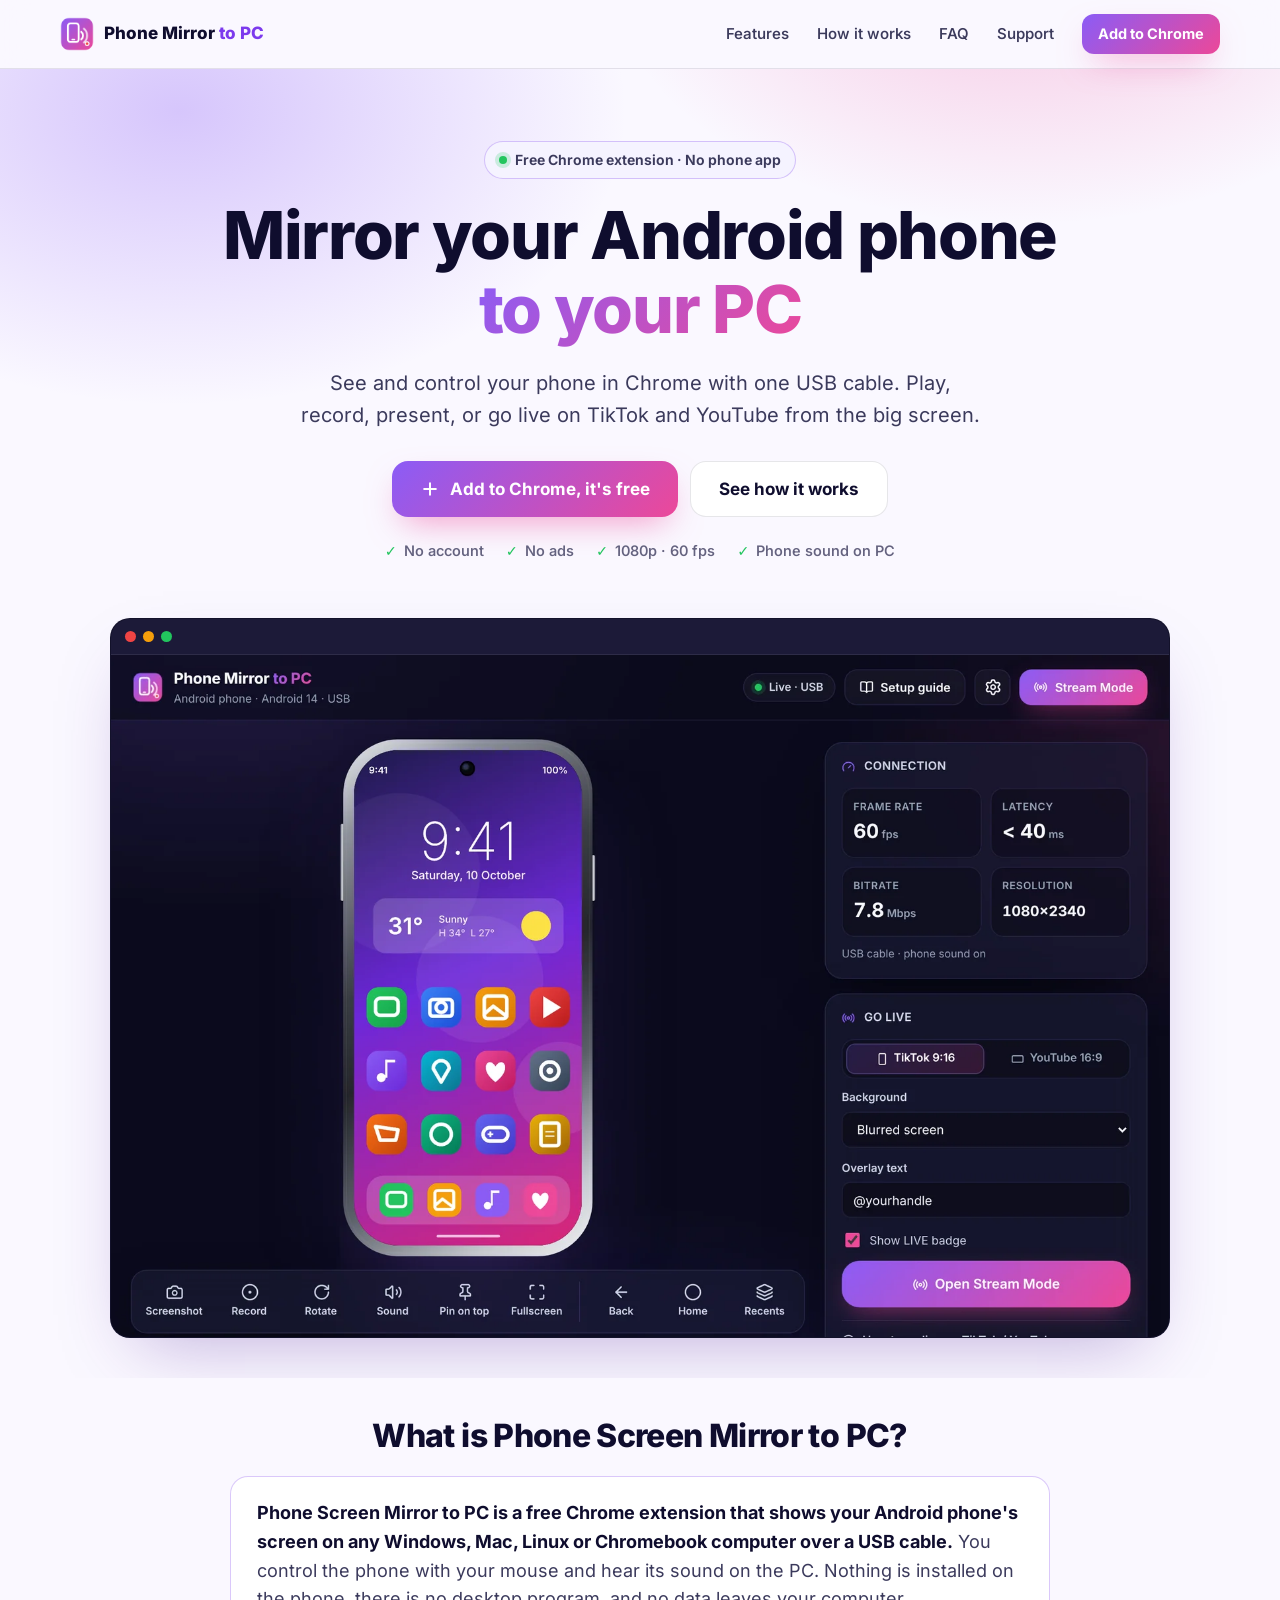
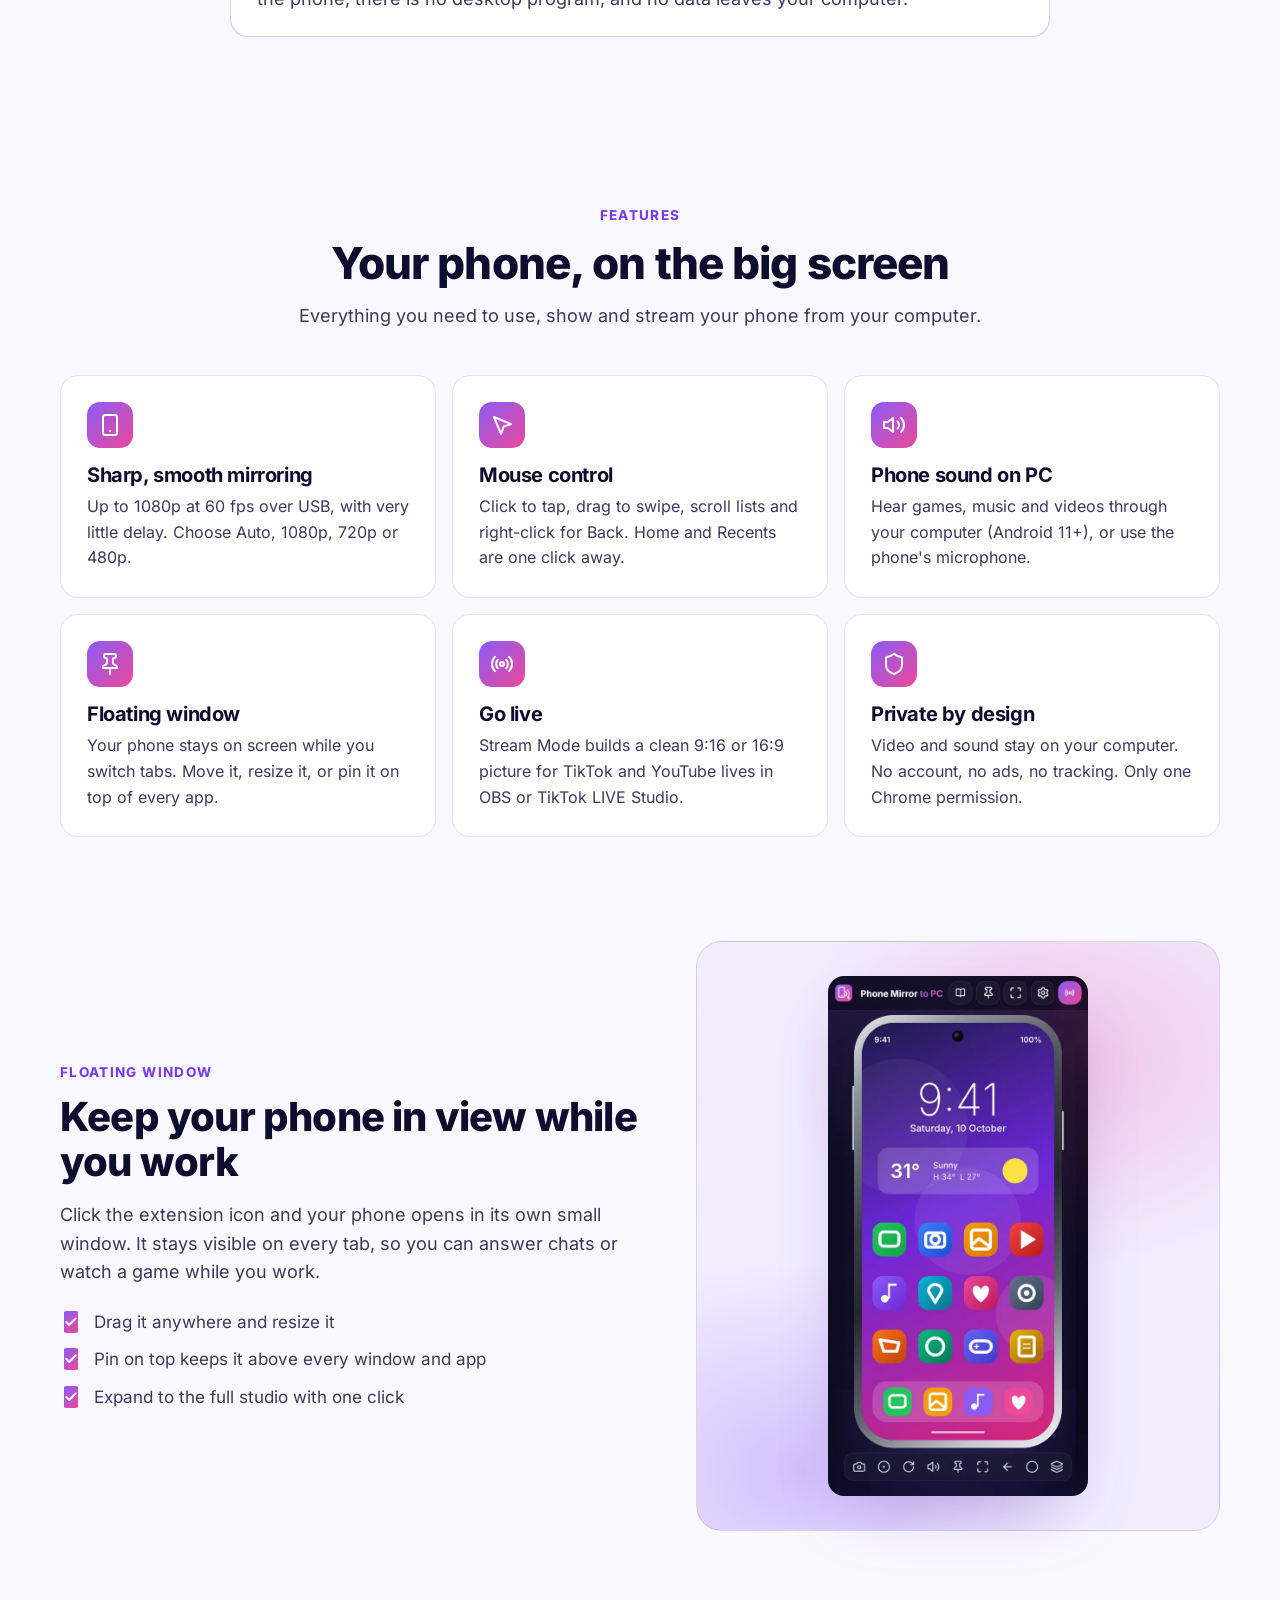
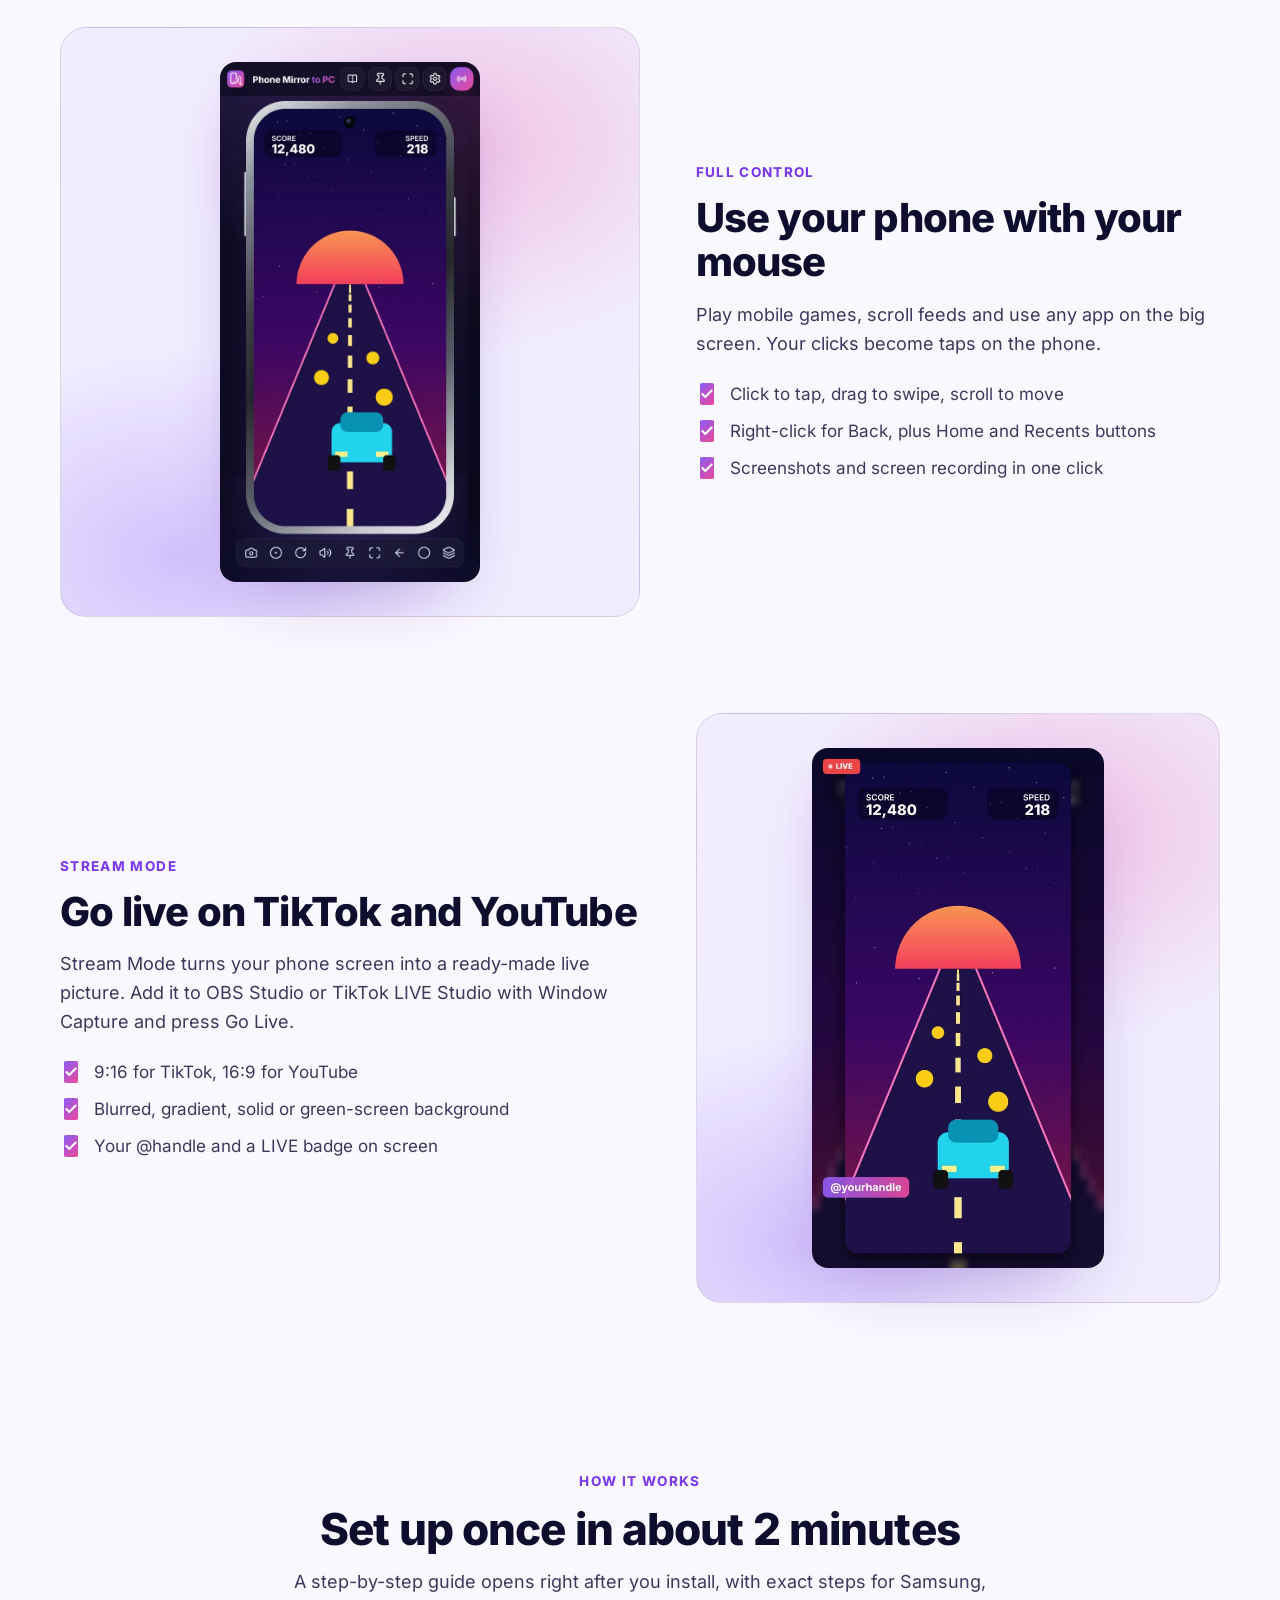
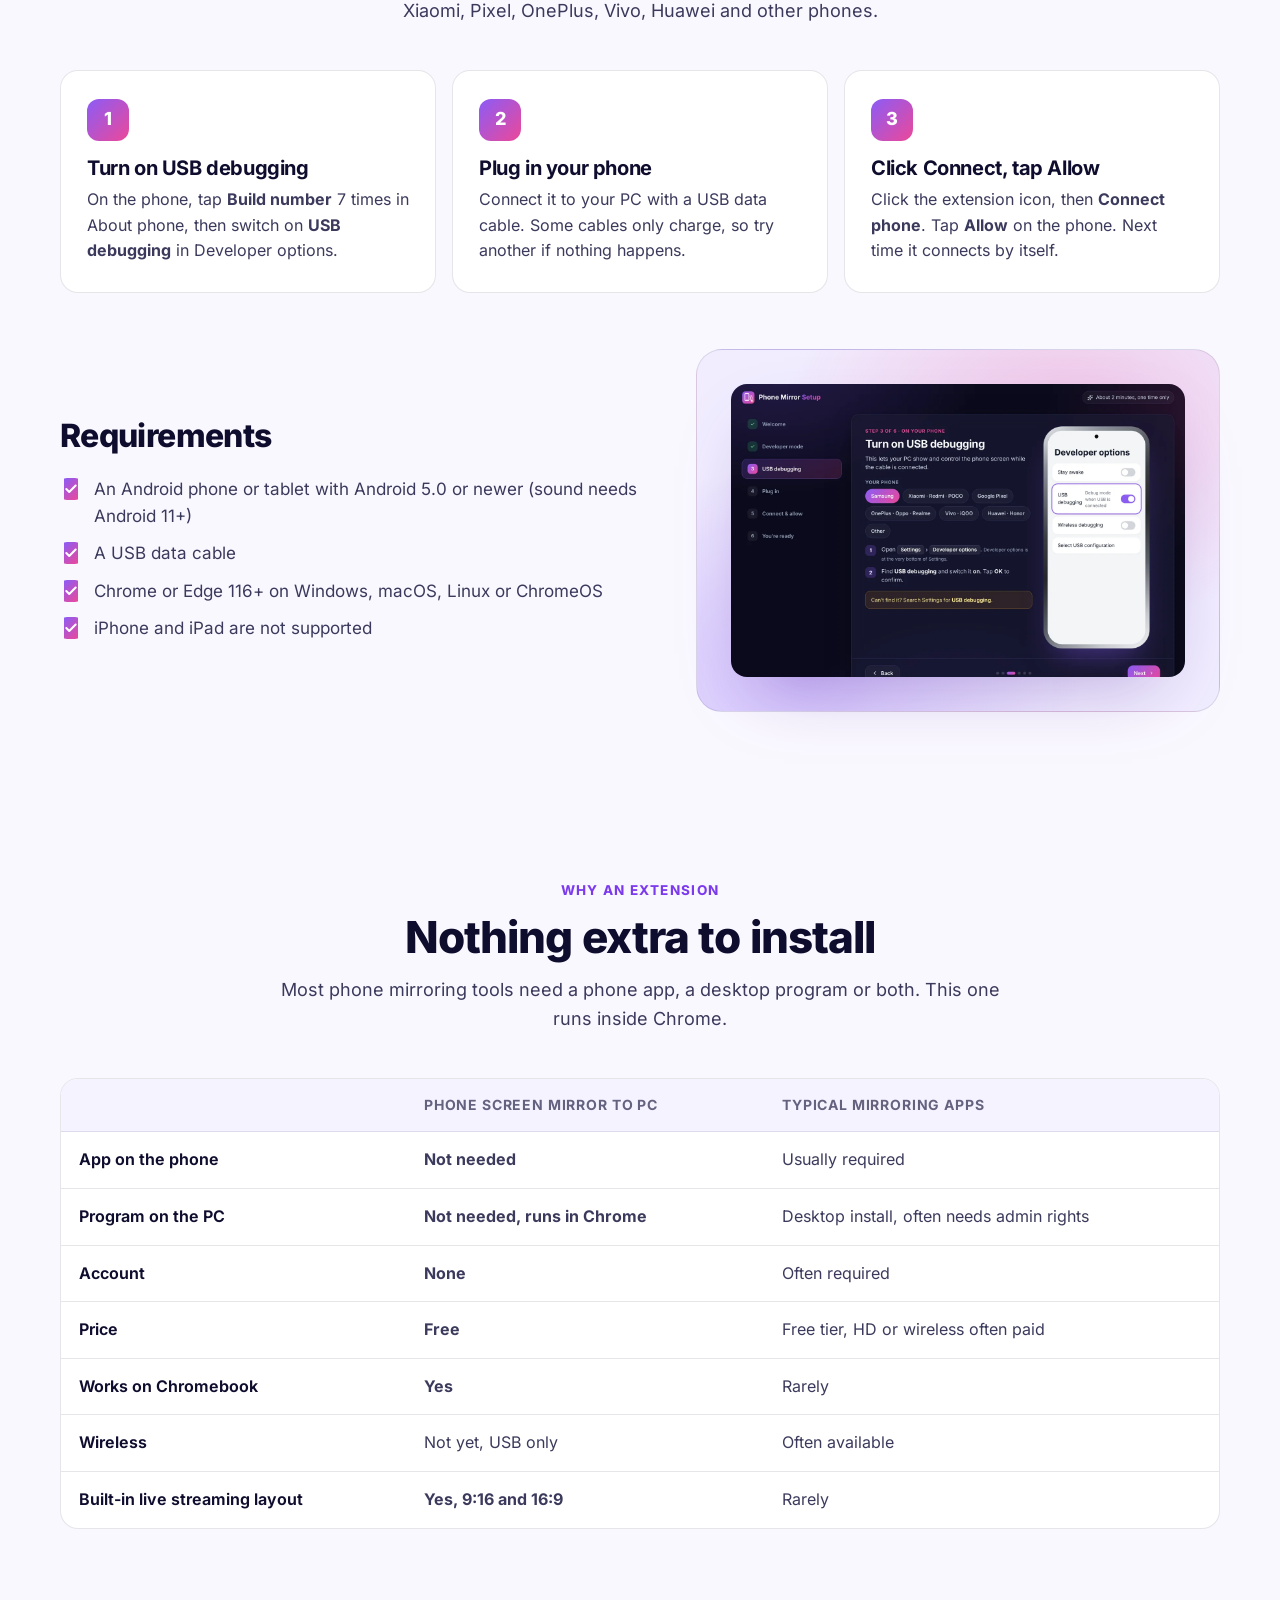
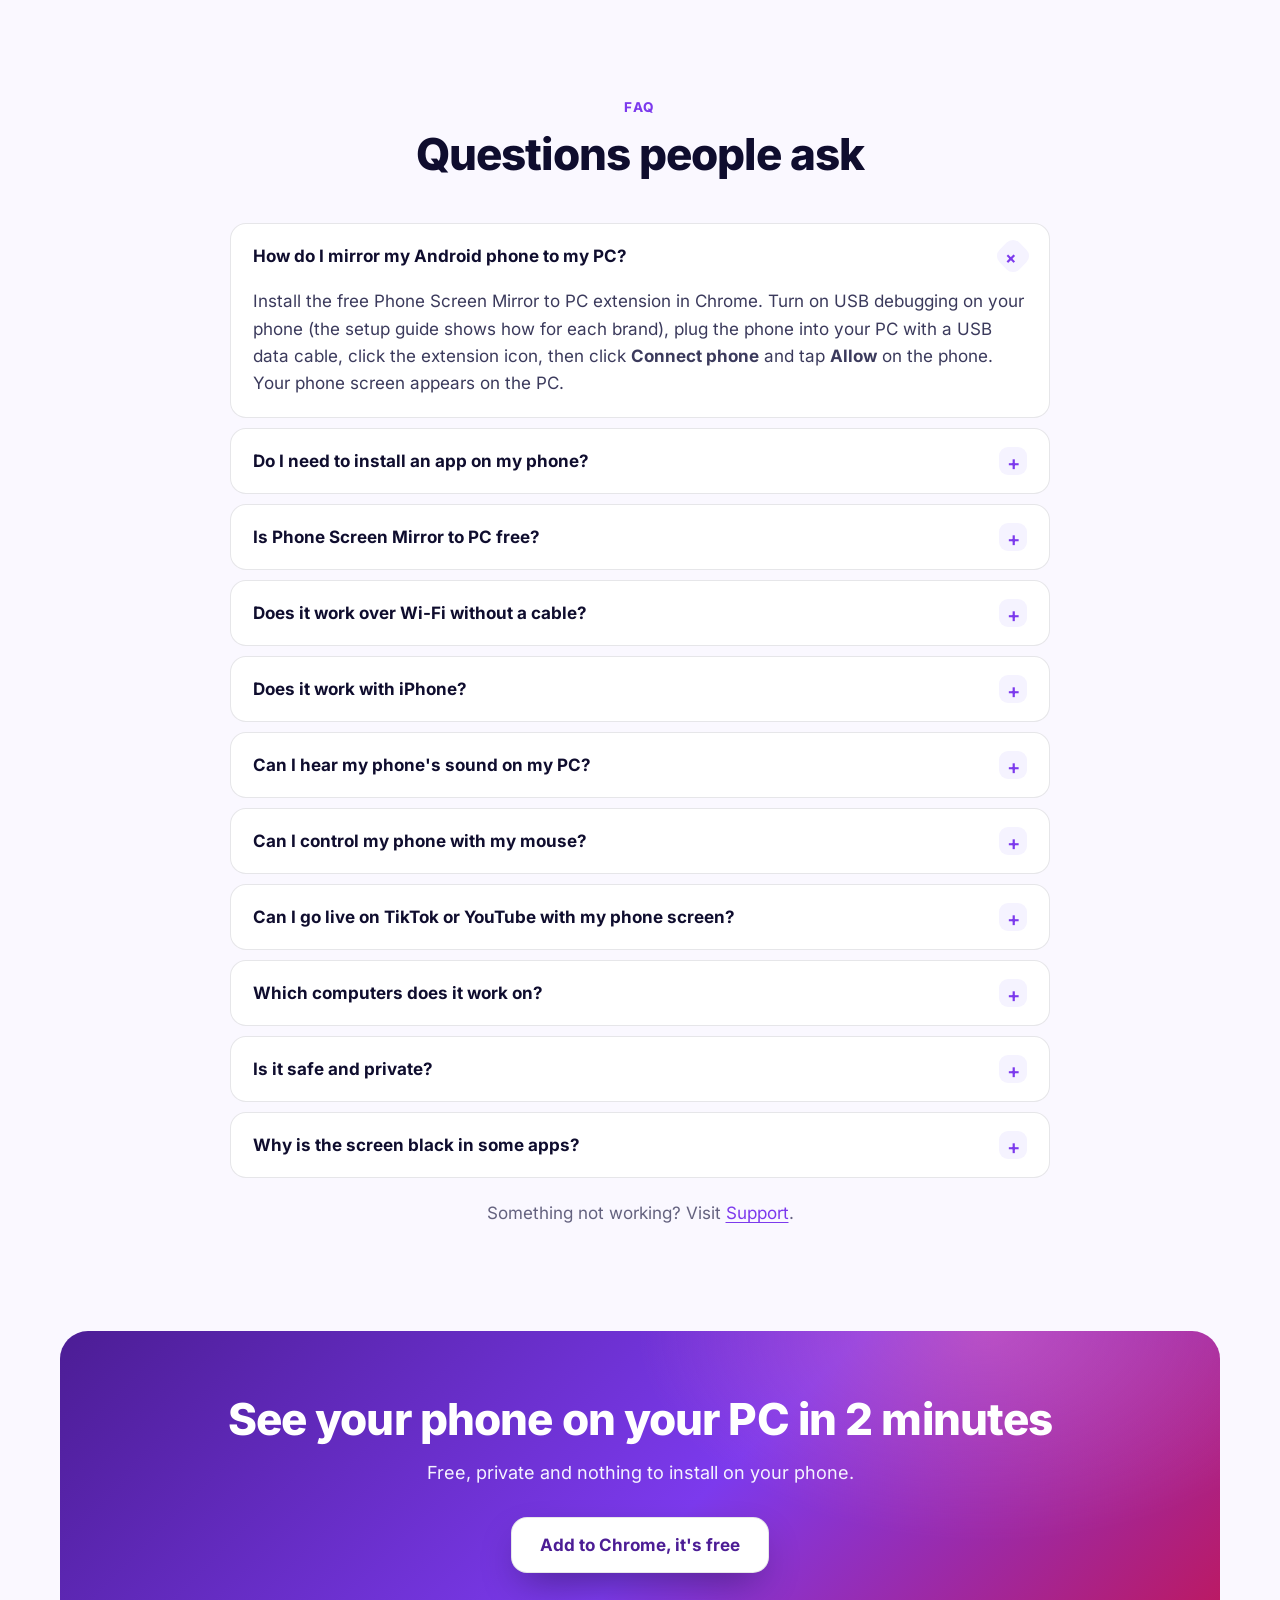
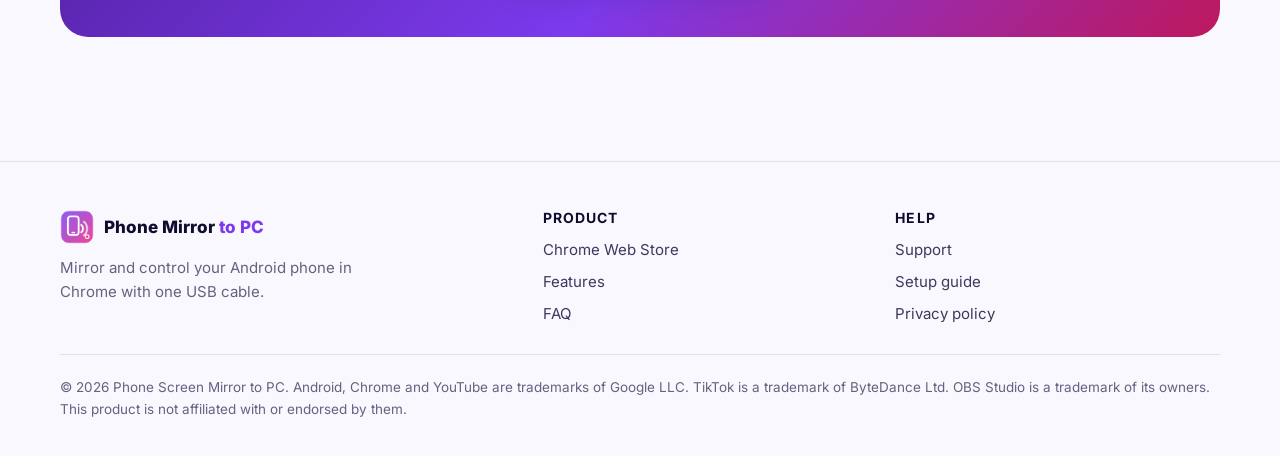
==== index.html @ 57111f6b "Add files via upload" ====
<!doctype html>
<html lang="en">
<head>
<meta charset="utf-8">
<meta name="viewport" content="width=device-width, initial-scale=1">
<title>Phone Screen Mirror to PC: Mirror Android to Chrome with USB (Free)</title>
<meta name="description" content="Free Chrome extension that mirrors your Android phone screen to your PC over a USB cable. Control it with your mouse, hear phone sound, record, and go live on TikTok or YouTube. No phone app.">
<link rel="canonical" href="https://YOUR-USERNAME.github.io/">
<meta name="theme-color" content="#0b0a1f">
<link rel="icon" type="image/png" sizes="32x32" href="assets/icon32.png">
<link rel="icon" type="image/svg+xml" href="assets/logo.svg">
<link rel="apple-touch-icon" href="assets/icon128.png">
<link rel="stylesheet" href="assets/site.css">
<link rel="alternate" type="text/plain" title="LLM summary" href="llms.txt">
<meta property="og:type" content="website">
<meta property="og:title" content="Phone Screen Mirror to PC: Cast Android to Chrome">
<meta property="og:description" content="See and control your Android phone on your PC in Chrome. One USB cable, no phone app, free.">
<meta property="og:url" content="https://YOUR-USERNAME.github.io/">
<meta property="og:image" content="https://YOUR-USERNAME.github.io/assets/og-image.png">
<meta property="og:image:width" content="1200"><meta property="og:image:height" content="630">
<meta name="twitter:card" content="summary_large_image">
<script type="application/ld+json">
{
  "@context": "https://schema.org",
  "@graph": [
    {
      "@type": "SoftwareApplication",
      "@id": "https://YOUR-USERNAME.github.io/#app",
      "name": "Phone Screen Mirror to PC: Cast Android to Chrome",
      "alternateName": ["Phone Screen Mirror to PC", "Phone Mirror"],
      "description": "A free Chrome extension that shows an Android phone's screen on a PC over a USB cable and lets you control it with the mouse. No app on the phone and no desktop program are needed.",
      "applicationCategory": "UtilitiesApplication",
      "applicationSubCategory": "Screen mirroring, Browser extension",
      "operatingSystem": "Windows, macOS, Linux, ChromeOS",
      "browserRequirements": "Requires Google Chrome or Microsoft Edge 116 or newer",
      "softwareVersion": "1.1.0",
      "softwareRequirements": "Android phone with Android 5.0 or newer, USB debugging turned on, USB data cable",
      "installUrl": "https://chromewebstore.google.com/detail/ocddcpfmfpgallddfdcejebnanejibnb",
      "downloadUrl": "https://chromewebstore.google.com/detail/ocddcpfmfpgallddfdcejebnanejibnb",
      "url": "https://YOUR-USERNAME.github.io/",
      "image": "https://YOUR-USERNAME.github.io/assets/icon128.png",
      "screenshot": "https://YOUR-USERNAME.github.io/assets/studio.webp",
      "isAccessibleForFree": true,
      "offers": { "@type": "Offer", "price": "0", "priceCurrency": "USD" },
      "featureList": [
        "Mirror an Android phone screen to a PC in Chrome over USB",
        "No app on the phone and no desktop software",
        "Up to 1080p at 60 fps",
        "Control the phone with the mouse: click to tap, drag to swipe, right-click for Back",
        "Phone sound on the PC (Android 11 or newer) or the phone microphone",
        "Floating phone window that stays visible across tabs, with Pin on top",
        "Screenshots and screen recording",
        "Stream Mode for TikTok (9:16) and YouTube (16:9) lives with OBS Studio or TikTok LIVE Studio",
        "No account, no ads, no tracking, no data collected"
      ]
    },
    {
      "@type": "WebSite",
      "@id": "https://YOUR-USERNAME.github.io/#site",
      "name": "Phone Screen Mirror to PC",
      "url": "https://YOUR-USERNAME.github.io/"
    },
    {
      "@type": "FAQPage",
      "mainEntity": [
        { "@type": "Question", "name": "How do I mirror my Android phone to my PC?", "acceptedAnswer": { "@type": "Answer", "text": "Install the free Phone Screen Mirror to PC extension in Chrome. Turn on USB debugging on your phone (the setup guide shows how for each brand), plug the phone into your PC with a USB data cable, click the extension icon, then click Connect phone and tap Allow on the phone. Your phone screen appears on the PC." } },
        { "@type": "Question", "name": "Do I need to install an app on my phone?", "acceptedAnswer": { "@type": "Answer", "text": "No. Nothing is installed on the phone and no program is installed on the PC. You only need the Chrome extension and a USB cable." } },
        { "@type": "Question", "name": "Is Phone Screen Mirror to PC free?", "acceptedAnswer": { "@type": "Answer", "text": "Yes. It is free, with no account, no ads and no watermark." } },
        { "@type": "Question", "name": "Does it work over Wi-Fi without a cable?", "acceptedAnswer": { "@type": "Answer", "text": "Not at the moment. It connects with a USB cable only, which gives a stable picture with low delay." } },
        { "@type": "Question", "name": "Does it work with iPhone?", "acceptedAnswer": { "@type": "Answer", "text": "No. It works with Android phones and tablets running Android 5.0 or newer. iPhone and iPad are not supported." } },
        { "@type": "Question", "name": "Can I hear my phone's sound on my PC?", "acceptedAnswer": { "@type": "Answer", "text": "Yes, on Android 11 or newer. You can also switch to the phone's microphone, and add your PC microphone to recordings and Stream Mode." } },
        { "@type": "Question", "name": "Can I control my phone with my mouse?", "acceptedAnswer": { "@type": "Answer", "text": "Yes. Click to tap, drag to swipe, scroll to move through lists, and right-click for Back. Back, Home and Recent apps buttons are also on the toolbar. To type, use the phone's on-screen keyboard with the mouse." } },
        { "@type": "Question", "name": "Can I go live on TikTok or YouTube with my phone screen?", "acceptedAnswer": { "@type": "Answer", "text": "Yes. Stream Mode makes a clean 9:16 picture for TikTok or 16:9 for YouTube, with a blurred, gradient or green-screen background, your @handle and a LIVE badge. Add it to OBS Studio or TikTok LIVE Studio with Window Capture." } },
        { "@type": "Question", "name": "Which computers does it work on?", "acceptedAnswer": { "@type": "Answer", "text": "Any Windows, macOS, Linux or ChromeOS computer with Google Chrome or Microsoft Edge 116 or newer. Some Windows PCs need the phone maker's USB driver." } },
        { "@type": "Question", "name": "Is it safe and private?", "acceptedAnswer": { "@type": "Answer", "text": "Yes. The phone's screen and sound go straight over the cable to your own computer. Nothing is uploaded and no data is collected. The extension asks for only one Chrome permission, storage, to remember your settings." } },
        { "@type": "Question", "name": "Why is the screen black in some apps?", "acceptedAnswer": { "@type": "Answer", "text": "Some apps, such as banking and video streaming apps, block screen capture on purpose. Those apps show black while everything else mirrors normally." } }
      ]
    }
  ]
}
</script>
</head>
<body>
<a class="skip" href="#main">Skip to content</a>
<header class="top">
  <div class="wrap">
    <a class="logo" href="./" aria-label="Phone Screen Mirror to PC, home"><img src="assets/icon48.png" alt="" width="34" height="34"><b>Phone Mirror <span>to PC</span></b></a>
    <nav class="nav" aria-label="Main">
      <a href="#features">Features</a><a href="#how">How it works</a><a href="#faq">FAQ</a><a href="support.html">Support</a>
    </nav>
    <a class="btn btn-primary" href="https://chromewebstore.google.com/detail/ocddcpfmfpgallddfdcejebnanejibnb" rel="noopener">Add to Chrome</a>
  </div>
</header>

<main id="main">
  <!-- Hero -->
  <div class="hero">
    <div class="wrap">
      <span class="pill"><b></b>Free Chrome extension · No phone app</span>
      <h1>Mirror your Android phone <span class="g">to your PC</span></h1>
      <p class="lead">See and control your phone in Chrome with one USB cable. Play, record, present, or go live on TikTok and YouTube from the big screen.</p>
      <div class="cta">
        <a class="btn btn-primary btn-lg" href="https://chromewebstore.google.com/detail/ocddcpfmfpgallddfdcejebnanejibnb" rel="noopener">
          <svg viewBox="0 0 24 24" fill="none" stroke="currentColor" stroke-width="2.4" stroke-linecap="round" stroke-linejoin="round" aria-hidden="true"><path d="M12 5v14M5 12h14"/></svg>
          Add to Chrome, it's free
        </a>
        <a class="btn btn-lg" href="#how">See how it works</a>
      </div>
      <div class="facts"><span>No account</span><span>No ads</span><span>1080p · 60 fps</span><span>Phone sound on PC</span></div>
      <div class="shot">
        <div class="bar"><i></i><i></i><i></i></div>
        <img src="assets/studio.webp" width="1600" height="1031" alt="Phone Screen Mirror to PC showing a live Android home screen in a phone frame, with connection stats and Go Live settings beside it" fetchpriority="high">
      </div>
    </div>
  </div>

  <!-- Quotable definition (for people and AI answers) -->
  <section style="padding-top:40px" aria-labelledby="what">
    <div class="wrap">
      <h2 id="what" class="sec-h" style="font-size:clamp(24px,3vw,32px);margin-bottom:22px">What is Phone Screen Mirror to PC?</h2>
      <p class="answer"><strong>Phone Screen Mirror to PC is a free Chrome extension that shows your Android phone's screen on any Windows, Mac, Linux or Chromebook computer over a USB cable.</strong> You control the phone with your mouse and hear its sound on the PC. Nothing is installed on the phone, there is no desktop program, and no data leaves your computer.</p>
    </div>
  </section>

  <!-- Features -->
  <section id="features" aria-labelledby="feat-h">
    <div class="wrap">
      <div class="sec-h"><span class="kick">Features</span><h2 id="feat-h">Your phone, on the big screen</h2><p>Everything you need to use, show and stream your phone from your computer.</p></div>
      <div class="grid3">
        <div class="card"><div class="ico"><svg viewBox="0 0 24 24" fill="none" stroke="currentColor" stroke-width="2" stroke-linecap="round" stroke-linejoin="round" aria-hidden="true"><rect x="5" y="2" width="14" height="20" rx="2"/><path d="M12 18h.01"/></svg></div><h3>Sharp, smooth mirroring</h3><p>Up to 1080p at 60 fps over USB, with very little delay. Choose Auto, 1080p, 720p or 480p.</p></div>
        <div class="card"><div class="ico"><svg viewBox="0 0 24 24" fill="none" stroke="currentColor" stroke-width="2" stroke-linecap="round" stroke-linejoin="round" aria-hidden="true"><path d="m4 4 7.07 17 2.51-7.39L21 11.07z"/></svg></div><h3>Mouse control</h3><p>Click to tap, drag to swipe, scroll lists and right-click for Back. Home and Recents are one click away.</p></div>
        <div class="card"><div class="ico"><svg viewBox="0 0 24 24" fill="none" stroke="currentColor" stroke-width="2" stroke-linecap="round" stroke-linejoin="round" aria-hidden="true"><path d="M11 5 6 9H2v6h4l5 4V5Z"/><path d="M15.54 8.46a5 5 0 0 1 0 7.07M19.07 4.93a10 10 0 0 1 0 14.14"/></svg></div><h3>Phone sound on PC</h3><p>Hear games, music and videos through your computer (Android 11+), or use the phone's microphone.</p></div>
        <div class="card"><div class="ico"><svg viewBox="0 0 24 24" fill="none" stroke="currentColor" stroke-width="2" stroke-linecap="round" stroke-linejoin="round" aria-hidden="true"><path d="M12 17v5M9 10.76a2 2 0 0 1-1.11 1.79l-1.78.9A2 2 0 0 0 5 15.24V16h14v-.76a2 2 0 0 0-1.11-1.79l-1.78-.9A2 2 0 0 1 15 10.76V7a1 1 0 0 1 1-1 2 2 0 0 0 0-4H8a2 2 0 0 0 0 4 1 1 0 0 1 1 1z"/></svg></div><h3>Floating window</h3><p>Your phone stays on screen while you switch tabs. Move it, resize it, or pin it on top of every app.</p></div>
        <div class="card"><div class="ico"><svg viewBox="0 0 24 24" fill="none" stroke="currentColor" stroke-width="2" stroke-linecap="round" stroke-linejoin="round" aria-hidden="true"><path d="M4.9 19.1C1 15.2 1 8.8 4.9 4.9M7.8 16.2c-2.3-2.3-2.3-6.1 0-8.5M16.2 7.8c2.3 2.3 2.3 6.1 0 8.5M19.1 4.9C23 8.8 23 15.1 19.1 19"/><circle cx="12" cy="12" r="2"/></svg></div><h3>Go live</h3><p>Stream Mode builds a clean 9:16 or 16:9 picture for TikTok and YouTube lives in OBS or TikTok LIVE Studio.</p></div>
        <div class="card"><div class="ico"><svg viewBox="0 0 24 24" fill="none" stroke="currentColor" stroke-width="2" stroke-linecap="round" stroke-linejoin="round" aria-hidden="true"><path d="M20 13c0 5-3.5 7.5-7.66 8.95a1 1 0 0 1-.67-.01C7.5 20.5 4 18 4 13V6a1 1 0 0 1 1-1c2 0 4.5-1.2 6.24-2.72a1.17 1.17 0 0 1 1.52 0C14.51 3.81 17 5 19 5a1 1 0 0 1 1 1z"/></svg></div><h3>Private by design</h3><p>Video and sound stay on your computer. No account, no ads, no tracking. Only one Chrome permission.</p></div>
      </div>
    </div>
  </section>

  <!-- Feature stories -->
  <section aria-label="Feature details" style="padding-top:20px">
    <div class="wrap">
      <div class="split">
        <div>
          <span class="kick">Floating window</span>
          <h2>Keep your phone in view while you work</h2>
          <p class="body">Click the extension icon and your phone opens in its own small window. It stays visible on every tab, so you can answer chats or watch a game while you work.</p>
          <ul class="ticks"><li>Drag it anywhere and resize it</li><li>Pin on top keeps it above every window and app</li><li>Expand to the full studio with one click</li></ul>
        </div>
        <div class="media"><img class="tall" src="assets/phone-window.webp" width="600" height="1200" alt="The floating phone window showing an Android home screen with tool buttons below" loading="lazy"></div>
      </div>

      <div class="split rev">
        <div>
          <span class="kick">Full control</span>
          <h2>Use your phone with your mouse</h2>
          <p class="body">Play mobile games, scroll feeds and use any app on the big screen. Your clicks become taps on the phone.</p>
          <ul class="ticks"><li>Click to tap, drag to swipe, scroll to move</li><li>Right-click for Back, plus Home and Recents buttons</li><li>Screenshots and screen recording in one click</li></ul>
        </div>
        <div class="media"><img class="tall" src="assets/control.webp" width="600" height="1200" alt="A racing game running on the mirrored phone, controlled from the PC" loading="lazy"></div>
      </div>

      <div class="split">
        <div>
          <span class="kick">Stream Mode</span>
          <h2>Go live on TikTok and YouTube</h2>
          <p class="body">Stream Mode turns your phone screen into a ready-made live picture. Add it to OBS Studio or TikTok LIVE Studio with Window Capture and press Go Live.</p>
          <ul class="ticks"><li>9:16 for TikTok, 16:9 for YouTube</li><li>Blurred, gradient, solid or green-screen background</li><li>Your @handle and a LIVE badge on screen</li></ul>
        </div>
        <div class="media"><img class="tall" src="assets/stream-mode.webp" width="540" height="960" alt="Stream Mode output in 9:16 with a LIVE badge and an @yourhandle overlay" loading="lazy"></div>
      </div>
    </div>
  </section>

  <!-- How it works -->
  <section id="how" aria-labelledby="how-h">
    <div class="wrap">
      <div class="sec-h"><span class="kick">How it works</span><h2 id="how-h">Set up once in about 2 minutes</h2><p>A step-by-step guide opens right after you install, with exact steps for Samsung, Xiaomi, Pixel, OnePlus, Vivo, Huawei and other phones.</p></div>
      <ol class="steps" style="list-style:none;padding:0;margin:0">
        <li class="step"><h3>Turn on USB debugging</h3><p>On the phone, tap <b>Build number</b> 7 times in About phone, then switch on <b>USB debugging</b> in Developer options.</p></li>
        <li class="step"><h3>Plug in your phone</h3><p>Connect it to your PC with a USB data cable. Some cables only charge, so try another if nothing happens.</p></li>
        <li class="step"><h3>Click Connect, tap Allow</h3><p>Click the extension icon, then <b>Connect phone</b>. Tap <b>Allow</b> on the phone. Next time it connects by itself.</p></li>
      </ol>
      <div class="split" style="margin-top:56px">
        <div>
          <h2 style="font-size:clamp(24px,3vw,32px)">Requirements</h2>
          <ul class="ticks">
            <li>An Android phone or tablet with Android 5.0 or newer (sound needs Android 11+)</li>
            <li>A USB data cable</li>
            <li>Chrome or Edge 116+ on Windows, macOS, Linux or ChromeOS</li>
            <li>iPhone and iPad are not supported</li>
          </ul>
        </div>
        <div class="media"><img src="assets/setup-guide.webp" width="1400" height="902" alt="The built-in setup guide showing how to turn on USB debugging, with a phone brand picker" loading="lazy"></div>
      </div>
    </div>
  </section>

  <!-- Compare -->
  <section aria-labelledby="cmp-h">
    <div class="wrap">
      <div class="sec-h"><span class="kick">Why an extension</span><h2 id="cmp-h">Nothing extra to install</h2><p>Most phone mirroring tools need a phone app, a desktop program or both. This one runs inside Chrome.</p></div>
      <div class="tbl-wrap">
        <table class="tbl">
          <thead><tr><th scope="col"></th><th scope="col">Phone Screen Mirror to PC</th><th scope="col">Typical mirroring apps</th></tr></thead>
          <tbody>
            <tr><td>App on the phone</td><td class="yes">Not needed</td><td>Usually required</td></tr>
            <tr><td>Program on the PC</td><td class="yes">Not needed, runs in Chrome</td><td>Desktop install, often needs admin rights</td></tr>
            <tr><td>Account</td><td class="yes">None</td><td>Often required</td></tr>
            <tr><td>Price</td><td class="yes">Free</td><td>Free tier, HD or wireless often paid</td></tr>
            <tr><td>Works on Chromebook</td><td class="yes">Yes</td><td>Rarely</td></tr>
            <tr><td>Wireless</td><td>Not yet, USB only</td><td>Often available</td></tr>
            <tr><td>Built-in live streaming layout</td><td class="yes">Yes, 9:16 and 16:9</td><td>Rarely</td></tr>
          </tbody>
        </table>
      </div>
    </div>
  </section>

  <!-- FAQ -->
  <section id="faq" aria-labelledby="faq-h">
    <div class="wrap">
      <div class="sec-h"><span class="kick">FAQ</span><h2 id="faq-h">Questions people ask</h2></div>
      <div class="faq">
        <details open><summary>How do I mirror my Android phone to my PC?</summary><div><p>Install the free Phone Screen Mirror to PC extension in Chrome. Turn on USB debugging on your phone (the setup guide shows how for each brand), plug the phone into your PC with a USB data cable, click the extension icon, then click <b>Connect phone</b> and tap <b>Allow</b> on the phone. Your phone screen appears on the PC.</p></div></details>
        <details><summary>Do I need to install an app on my phone?</summary><div><p>No. Nothing is installed on the phone and no program is installed on the PC. You only need the Chrome extension and a USB cable.</p></div></details>
        <details><summary>Is Phone Screen Mirror to PC free?</summary><div><p>Yes. It is free, with no account, no ads and no watermark.</p></div></details>
        <details><summary>Does it work over Wi-Fi without a cable?</summary><div><p>Not at the moment. It connects with a USB cable only, which gives a stable picture with low delay.</p></div></details>
        <details><summary>Does it work with iPhone?</summary><div><p>No. It works with Android phones and tablets running Android 5.0 or newer. iPhone and iPad are not supported.</p></div></details>
        <details><summary>Can I hear my phone's sound on my PC?</summary><div><p>Yes, on Android 11 or newer. You can also switch to the phone's microphone, and add your PC microphone to recordings and Stream Mode.</p></div></details>
        <details><summary>Can I control my phone with my mouse?</summary><div><p>Yes. Click to tap, drag to swipe, scroll to move through lists, and right-click for Back. Back, Home and Recent apps buttons are also on the toolbar. To type, use the phone's on-screen keyboard with the mouse.</p></div></details>
        <details><summary>Can I go live on TikTok or YouTube with my phone screen?</summary><div><p>Yes. Stream Mode makes a clean 9:16 picture for TikTok or 16:9 for YouTube, with a blurred, gradient or green-screen background, your @handle and a LIVE badge. Add it to OBS Studio or TikTok LIVE Studio with Window Capture.</p></div></details>
        <details><summary>Which computers does it work on?</summary><div><p>Any Windows, macOS, Linux or ChromeOS computer with Google Chrome or Microsoft Edge 116 or newer. Some Windows PCs need the phone maker's USB driver.</p></div></details>
        <details><summary>Is it safe and private?</summary><div><p>Yes. The phone's screen and sound go straight over the cable to your own computer. Nothing is uploaded and no data is collected. The extension asks for only one Chrome permission, storage, to remember your settings. Read the <a href="privacy.html">privacy policy</a>.</p></div></details>
        <details><summary>Why is the screen black in some apps?</summary><div><p>Some apps, such as banking and video streaming apps, block screen capture on purpose. Those apps show black while everything else mirrors normally.</p></div></details>
      </div>
      <p class="muted" style="text-align:center;margin-top:22px">Something not working? Visit <a href="support.html">Support</a>.</p>
    </div>
  </section>

  <!-- Final CTA -->
  <section style="padding-top:20px">
    <div class="wrap">
      <div class="final">
        <h2>See your phone on your PC in 2 minutes</h2>
        <p>Free, private and nothing to install on your phone.</p>
        <div class="cta"><a class="btn btn-lg" href="https://chromewebstore.google.com/detail/ocddcpfmfpgallddfdcejebnanejibnb" rel="noopener">Add to Chrome, it's free</a></div>
      </div>
    </div>
  </section>
</main>

<footer>
  <div class="wrap">
    <div>
      <a class="logo" href="./"><img src="assets/icon48.png" alt="" width="34" height="34"><b>Phone Mirror <span>to PC</span></b></a>
      <p style="margin-top:12px;max-width:340px">Mirror and control your Android phone in Chrome with one USB cable.</p>
    </div>
    <div><h3>Product</h3><ul><li><a href="https://chromewebstore.google.com/detail/ocddcpfmfpgallddfdcejebnanejibnb" rel="noopener">Chrome Web Store</a></li><li><a href="#features">Features</a></li><li><a href="#faq">FAQ</a></li></ul></div>
    <div><h3>Help</h3><ul><li><a href="support.html">Support</a></li><li><a href="support.html#setup">Setup guide</a></li><li><a href="privacy.html">Privacy policy</a></li></ul></div>
    <p class="legal">© 2026 Phone Screen Mirror to PC. Android, Chrome and YouTube are trademarks of Google LLC. TikTok is a trademark of ByteDance Ltd. OBS Studio is a trademark of its owners. This product is not affiliated with or endorsed by them.</p>
  </div>
</footer>
</body>
</html>
---- assets/site.css ----
@font-face { font-family: Inter; src: url(inter.woff2) format('woff2'); font-weight: 100 900; font-display: swap; }

:root {
  --bg: #0b0a1f; --bg-2: #12112a; --card: #17163a; --card-2: #1e1c47;
  --fg: #f8fafc; --fg-2: #cbd5e1; --muted: #94a3b8;
  --border: rgba(255,255,255,.10); --border-2: rgba(196,181,253,.30);
  --violet: #8b5cf6; --pink: #ec4899; --accent: #c084fc;
  --grad: linear-gradient(135deg, #8b5cf6, #ec4899);
  --ok: #22c55e; --warn: #f59e0b;
  --shadow: 0 30px 80px -24px rgba(0,0,0,.65);
  --r: 18px; --max: 1160px;
  color-scheme: dark;
}
@media (prefers-color-scheme: light) {
  :root:not([data-theme="dark"]) {
    --bg: #faf8ff; --bg-2: #f1edff; --card: #ffffff; --card-2: #f5f3ff;
    --fg: #0f0d2e; --fg-2: #3b3a5c; --muted: #64627f;
    --border: rgba(15,13,46,.10); --border-2: rgba(124,58,237,.28);
    --accent: #7c3aed; --shadow: 0 30px 70px -28px rgba(76,29,149,.35);
    color-scheme: light;
  }
}
:root[data-theme="light"] {
  --bg: #faf8ff; --bg-2: #f1edff; --card: #ffffff; --card-2: #f5f3ff;
  --fg: #0f0d2e; --fg-2: #3b3a5c; --muted: #64627f;
  --border: rgba(15,13,46,.10); --border-2: rgba(124,58,237,.28);
  --accent: #7c3aed; --shadow: 0 30px 70px -28px rgba(76,29,149,.35);
  color-scheme: light;
}

* { box-sizing: border-box; }
html { scroll-behavior: smooth; -webkit-text-size-adjust: 100%; }
body { margin: 0; background: var(--bg); color: var(--fg); font: 17px/1.6 Inter, system-ui, -apple-system, "Segoe UI", Roboto, sans-serif; -webkit-font-smoothing: antialiased; overflow-x: hidden; }
img { max-width: 100%; height: auto; display: block; }
a { color: var(--accent); text-underline-offset: 3px; }
h1, h2, h3 { line-height: 1.12; letter-spacing: -.02em; margin: 0; }
h1 { font-size: clamp(38px, 6vw, 66px); font-weight: 800; }
h2 { font-size: clamp(30px, 4vw, 44px); font-weight: 800; }
h3 { font-size: 20px; font-weight: 700; }
p { margin: 0; }
.wrap { width: min(var(--max), 100% - 32px); margin-inline: auto; }
.g { background: var(--grad); -webkit-background-clip: text; background-clip: text; color: transparent; }
.muted { color: var(--muted); }
.skip { position: absolute; left: -999px; } .skip:focus { left: 16px; top: 16px; z-index: 99; background: var(--card); padding: 8px 12px; border-radius: 8px; }
:focus-visible { outline: 3px solid var(--accent); outline-offset: 3px; border-radius: 6px; }

/* header */
.top { position: sticky; top: 0; z-index: 20; backdrop-filter: blur(14px); background: color-mix(in srgb, var(--bg) 78%, transparent); border-bottom: 1px solid var(--border); }
.top .wrap { display: flex; align-items: center; gap: 16px; height: 68px; }
.logo { display: flex; align-items: center; gap: 10px; font-weight: 800; font-size: 17px; color: var(--fg); text-decoration: none; white-space: nowrap; }
.logo img { width: 34px; height: 34px; }
.logo span { color: var(--accent); }
.nav { display: flex; gap: 4px; margin-left: auto; }
.nav a { padding: 8px 12px; border-radius: 10px; color: var(--fg-2); text-decoration: none; font-size: 15px; font-weight: 550; }
.nav a:hover, .nav a[aria-current="page"] { color: var(--fg); background: var(--card-2); }

/* buttons */
.btn { display: inline-flex; align-items: center; justify-content: center; gap: 10px; min-height: 48px; padding: 0 22px; border-radius: 14px; font: inherit; font-weight: 700; font-size: 16px; text-decoration: none; border: 1px solid var(--border); background: var(--card); color: var(--fg); cursor: pointer; transition: transform .15s ease, box-shadow .15s ease; }
.btn:hover { transform: translateY(-1px); }
.btn-primary { border: 0; color: #fff; background: var(--grad); box-shadow: 0 14px 34px -12px rgba(236,72,153,.6); }
.btn-lg { min-height: 56px; padding: 0 28px; font-size: 17px; border-radius: 16px; }
.btn svg { width: 20px; height: 20px; flex: none; }
.top .btn { min-height: 40px; padding: 0 16px; font-size: 14.5px; border-radius: 12px; }

/* hero */
.hero { position: relative; padding: 72px 0 40px; text-align: center; overflow: hidden; }
.hero::before { content: ""; position: absolute; inset: -20% -10% auto; height: 760px; z-index: -1;
  background: radial-gradient(600px 380px at 75% 20%, rgba(236,72,153,.28), transparent 70%), radial-gradient(640px 420px at 20% 40%, rgba(139,92,246,.32), transparent 70%); }
.pill { display: inline-flex; align-items: center; gap: 8px; padding: 7px 14px; border-radius: 999px; background: var(--card-2); border: 1px solid var(--border-2); color: var(--fg-2); font-size: 14px; font-weight: 650; }
.pill b { width: 8px; height: 8px; border-radius: 50%; background: var(--ok); box-shadow: 0 0 0 4px rgba(34,197,94,.2); }
.hero h1 { margin: 20px auto 0; max-width: 900px; }
.lead { margin: 20px auto 0; max-width: 680px; font-size: clamp(17px, 2.2vw, 20px); color: var(--fg-2); }
.cta { display: flex; flex-wrap: wrap; justify-content: center; gap: 12px; margin-top: 30px; }
.facts { display: flex; flex-wrap: wrap; justify-content: center; gap: 8px 22px; margin-top: 22px; color: var(--muted); font-size: 14.5px; font-weight: 550; }
.facts span::before { content: "✓"; color: var(--ok); font-weight: 800; margin-right: 7px; }
.shot { margin: 56px auto 0; max-width: 1060px; border-radius: 20px; overflow: hidden; border: 1px solid var(--border); background: #14132b; box-shadow: var(--shadow); }
.shot .bar { display: flex; gap: 7px; align-items: center; height: 36px; padding: 0 14px; background: #1c1a38; border-bottom: 1px solid rgba(255,255,255,.08); }
.shot .bar i { width: 11px; height: 11px; border-radius: 50%; background: #ef4444; } .shot .bar i:nth-child(2){background:#f59e0b} .shot .bar i:nth-child(3){background:#22c55e}

/* sections */
section { padding: 84px 0; }
.sec-h { text-align: center; max-width: 720px; margin: 0 auto 44px; }
.sec-h p { margin-top: 14px; color: var(--fg-2); font-size: 18px; }
.kick { display: block; margin-bottom: 12px; color: var(--accent); font-weight: 750; font-size: 13.5px; letter-spacing: .1em; text-transform: uppercase; }
.answer { max-width: 820px; margin: 0 auto; padding: 22px 26px; border-radius: var(--r); background: var(--card); border: 1px solid var(--border-2); font-size: 18px; color: var(--fg-2); }
.answer strong { color: var(--fg); }

.grid3 { display: grid; grid-template-columns: repeat(3, 1fr); gap: 16px; }
.card { padding: 26px; border-radius: var(--r); background: var(--card); border: 1px solid var(--border); }
.card p { margin-top: 8px; color: var(--fg-2); font-size: 16px; }
.ico { width: 46px; height: 46px; border-radius: 13px; display: grid; place-items: center; background: var(--grad); color: #fff; margin-bottom: 16px; }
.ico svg { width: 24px; height: 24px; }

.split { display: grid; grid-template-columns: 1.05fr .95fr; gap: 56px; align-items: center; }
.split + .split { margin-top: 96px; }
.split.rev .media { order: -1; }
.split h2 { font-size: clamp(28px, 3.4vw, 40px); }
.split p.body { margin-top: 16px; color: var(--fg-2); font-size: 18px; }
.ticks { list-style: none; padding: 0; margin: 22px 0 0; display: grid; gap: 10px; }
.ticks li { display: flex; gap: 12px; color: var(--fg-2); }
.ticks li::before { content: ""; flex: none; width: 22px; height: 22px; margin-top: 2px; border-radius: 7px; background: var(--grad) center/14px no-repeat; background-image: url("data:image/svg+xml,%3Csvg xmlns='http://www.w3.org/2000/svg' viewBox='0 0 24 24' fill='none' stroke='white' stroke-width='3.5' stroke-linecap='round' stroke-linejoin='round'%3E%3Cpath d='M20 6 9 17l-5-5'/%3E%3C/svg%3E"), var(--grad); }
.media { display: grid; place-items: center; padding: 34px; border-radius: 26px; background: radial-gradient(400px 300px at 70% 20%, rgba(236,72,153,.25), transparent 70%), radial-gradient(400px 300px at 20% 90%, rgba(139,92,246,.3), transparent 70%), var(--bg-2); border: 1px solid var(--border); }
.media img { border-radius: 16px; box-shadow: var(--shadow); }
.media .tall { height: 520px; width: auto; max-width: 100%; object-fit: contain; }

/* steps */
.steps { display: grid; grid-template-columns: repeat(3, 1fr); gap: 16px; counter-reset: s; }
.step { position: relative; padding: 28px 26px; border-radius: var(--r); background: var(--card); border: 1px solid var(--border); counter-increment: s; }
.step::before { content: counter(s); display: grid; place-items: center; width: 42px; height: 42px; border-radius: 12px; margin-bottom: 16px; background: var(--grad); color: #fff; font-weight: 800; font-size: 18px; }
.step p { margin-top: 8px; color: var(--fg-2); font-size: 16px; }

/* table */
.tbl { width: 100%; border-collapse: separate; border-spacing: 0; border: 1px solid var(--border); border-radius: var(--r); overflow: hidden; background: var(--card); font-size: 16px; }
.tbl th, .tbl td { padding: 15px 18px; text-align: left; border-bottom: 1px solid var(--border); vertical-align: top; }
.tbl tr:last-child td { border-bottom: 0; }
.tbl thead th { background: var(--card-2); font-size: 14px; text-transform: uppercase; letter-spacing: .06em; color: var(--muted); }
.tbl td:first-child { font-weight: 650; color: var(--fg); }
.tbl td { color: var(--fg-2); }
.yes { color: var(--ok); font-weight: 700; }
.tbl-wrap { overflow-x: auto; -webkit-overflow-scrolling: touch; }

/* faq */
.faq { max-width: 820px; margin: 0 auto; display: grid; gap: 10px; }
details { border-radius: 16px; background: var(--card); border: 1px solid var(--border); }
summary { list-style: none; cursor: pointer; padding: 18px 22px; font-weight: 700; font-size: 17px; display: flex; gap: 14px; justify-content: space-between; align-items: center; }
summary::-webkit-details-marker { display: none; }
summary::after { content: "+"; flex: none; width: 28px; height: 28px; border-radius: 9px; display: grid; place-items: center; background: var(--card-2); color: var(--accent); font-size: 20px; font-weight: 600; transition: transform .2s; }
details[open] summary::after { transform: rotate(45deg); }
details > div { padding: 0 22px 20px; color: var(--fg-2); }
details > div p + p, details > div ol, details > div ul { margin-top: 10px; }
details ol, details ul { padding-left: 20px; margin-bottom: 0; }
details li + li { margin-top: 5px; }

/* final cta */
.final { text-align: center; padding: 64px 24px; border-radius: 28px; background: radial-gradient(500px 300px at 80% 0%, rgba(244,114,182,.45), transparent 70%), linear-gradient(135deg, #4c1d95, #7c3aed 55%, #be185d); color: #fff; }
.final p { margin: 14px auto 0; max-width: 560px; color: #f5f3ff; font-size: 18px; }
.final .btn { background: #fff; color: #4c1d95; box-shadow: 0 16px 40px -12px rgba(0,0,0,.45); }

/* page (support, privacy) */
.page-h { padding: 64px 0 28px; }
.page-h p { margin-top: 14px; color: var(--fg-2); font-size: 19px; max-width: 700px; }
.prose { max-width: 800px; }
.prose h2 { font-size: 26px; margin: 44px 0 12px; padding-top: 28px; border-top: 1px solid var(--border); }
.prose h3 { margin: 26px 0 8px; }
.prose p, .prose li { color: var(--fg-2); }
.prose p + p { margin-top: 12px; }
.prose ul, .prose ol { padding-left: 22px; } .prose li + li { margin-top: 6px; }
.prose strong { color: var(--fg); }
.toc { display: flex; flex-wrap: wrap; gap: 8px; margin-top: 22px; }
.toc a { padding: 8px 14px; border-radius: 10px; background: var(--card); border: 1px solid var(--border); color: var(--fg-2); text-decoration: none; font-size: 15px; font-weight: 600; }
.tabs { display: flex; flex-wrap: wrap; gap: 8px; margin: 16px 0 10px; }
.tabs button { font: inherit; font-size: 15px; font-weight: 650; padding: 9px 15px; border-radius: 11px; border: 1px solid var(--border); background: var(--card); color: var(--fg-2); cursor: pointer; }
.tabs button[aria-selected="true"] { background: var(--grad); color: #fff; border-color: transparent; }
.panel { padding: 22px 24px; border-radius: var(--r); background: var(--card); border: 1px solid var(--border); }
.panel ol { margin: 0; }
.path { display: inline-block; padding: 1px 8px; border-radius: 7px; background: var(--card-2); border: 1px solid var(--border); font-weight: 650; color: var(--fg); font-size: .95em; }
.note { margin-top: 14px; padding: 14px 16px; border-radius: 12px; background: rgba(245,158,11,.10); border: 1px solid rgba(245,158,11,.35); color: var(--fg-2); font-size: 15.5px; }
.contact { display: grid; grid-template-columns: repeat(2, 1fr); gap: 16px; margin-top: 18px; }

/* footer */
footer { margin-top: 40px; padding: 48px 0 36px; border-top: 1px solid var(--border); color: var(--muted); font-size: 15px; }
footer .wrap { display: grid; grid-template-columns: 1.4fr 1fr 1fr; gap: 28px; }
footer h3 { font-size: 14px; color: var(--fg); text-transform: uppercase; letter-spacing: .08em; margin-bottom: 12px; }
footer ul { list-style: none; padding: 0; margin: 0; display: grid; gap: 8px; }
footer a { color: var(--fg-2); text-decoration: none; } footer a:hover { color: var(--fg); }
footer .legal { grid-column: 1 / -1; padding-top: 22px; border-top: 1px solid var(--border); font-size: 13.5px; }

@media (max-width: 900px) {
  .grid3, .steps { grid-template-columns: 1fr 1fr; }
  .split, .split.rev { grid-template-columns: 1fr; gap: 28px; }
  .split.rev .media { order: 0; }
  footer .wrap { grid-template-columns: 1fr 1fr; }
  footer .wrap > :first-child { grid-column: 1 / -1; }
}
@media (max-width: 640px) {
  body { font-size: 16px; }
  .nav { display: none; }
  .top .btn { margin-left: auto; }
  .hero { padding-top: 48px; }
  section { padding: 60px 0; }
  .grid3, .steps, .contact { grid-template-columns: 1fr; }
  .media { padding: 18px; border-radius: 20px; }
  .media .tall { height: 440px; }
  .cta .btn { width: 100%; }
  .shot .bar { height: 26px; } .shot .bar i { width: 8px; height: 8px; }
  .final { padding: 48px 20px; border-radius: 22px; }
  .tbl th, .tbl td { padding: 12px 12px; font-size: 14.5px; }
}
@media (prefers-reduced-motion: reduce) { html { scroll-behavior: auto; } .btn { transition: none; } }
.top .btn { white-space: nowrap; }
.logo b { font-weight: 800; }
@media (max-width: 380px) { .logo { font-size: 15.5px; } .logo img { width: 30px; height: 30px; } .top .btn { padding: 0 12px; } }
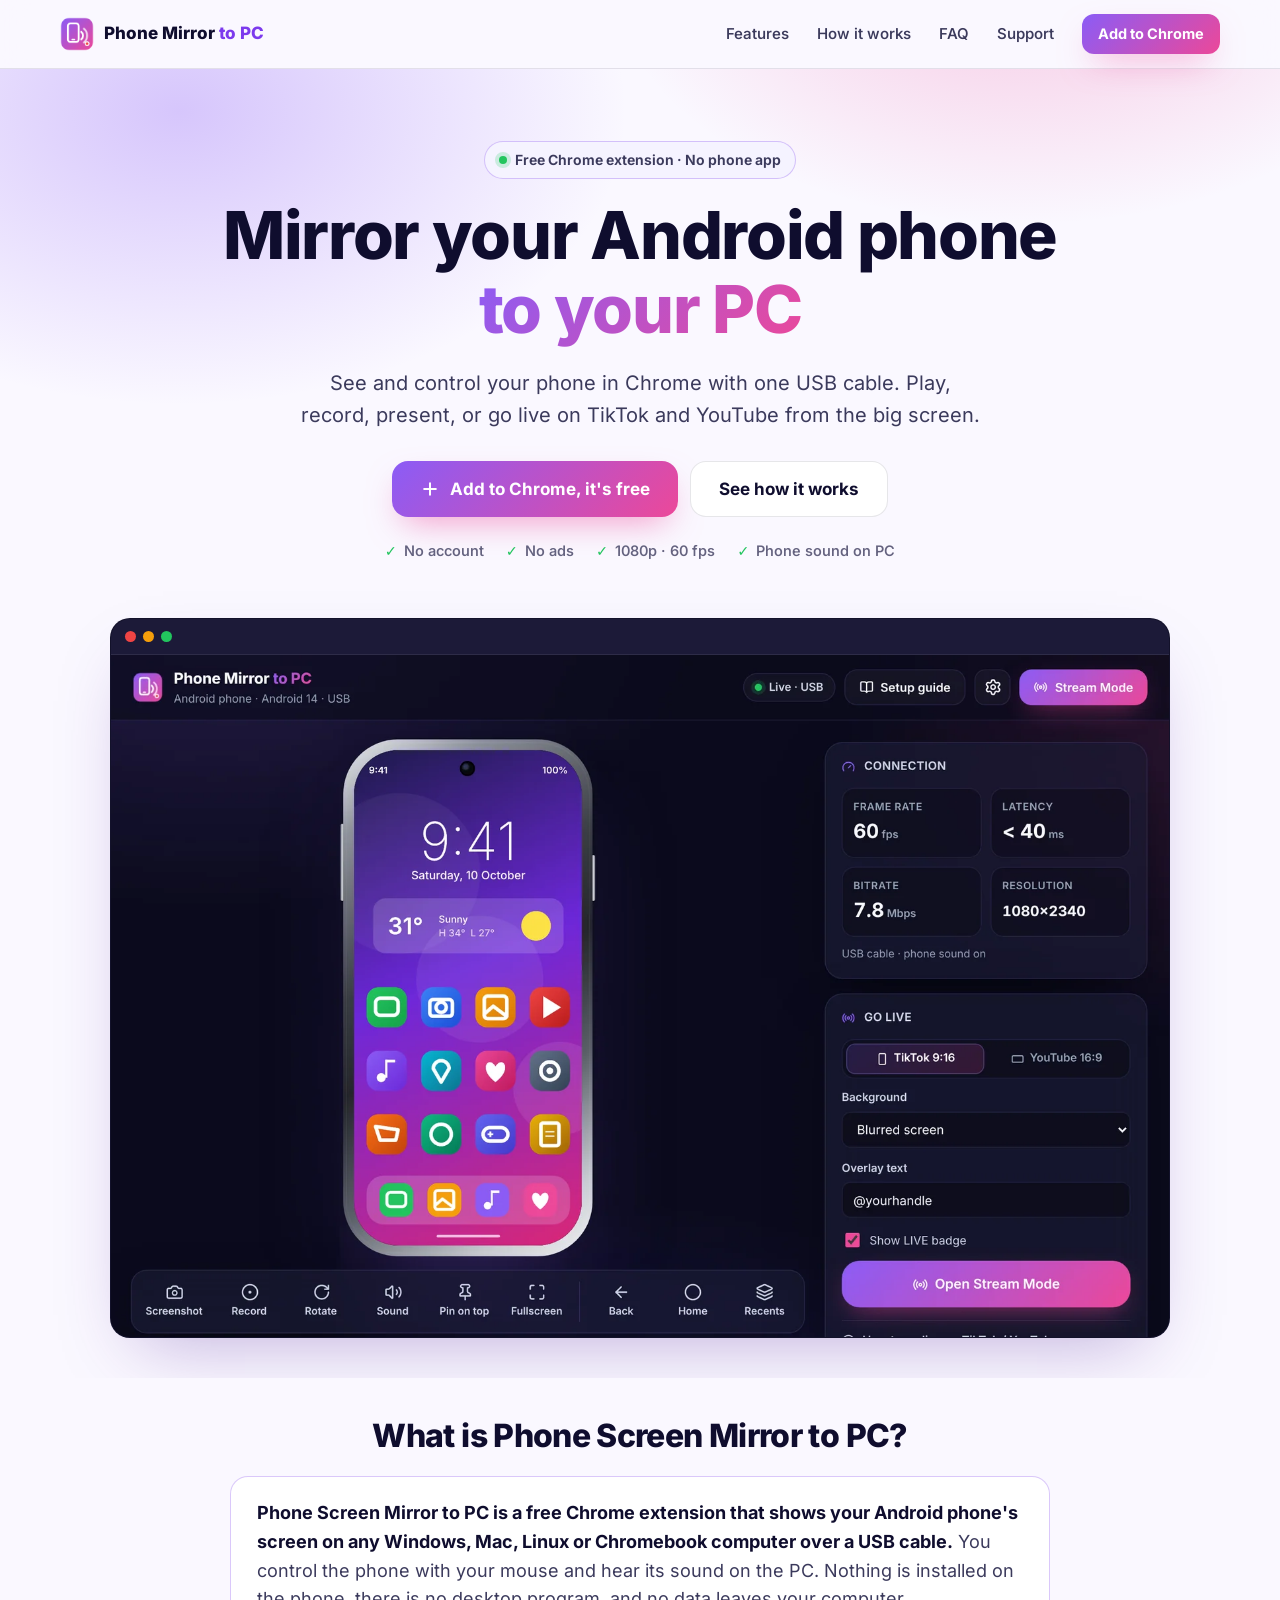
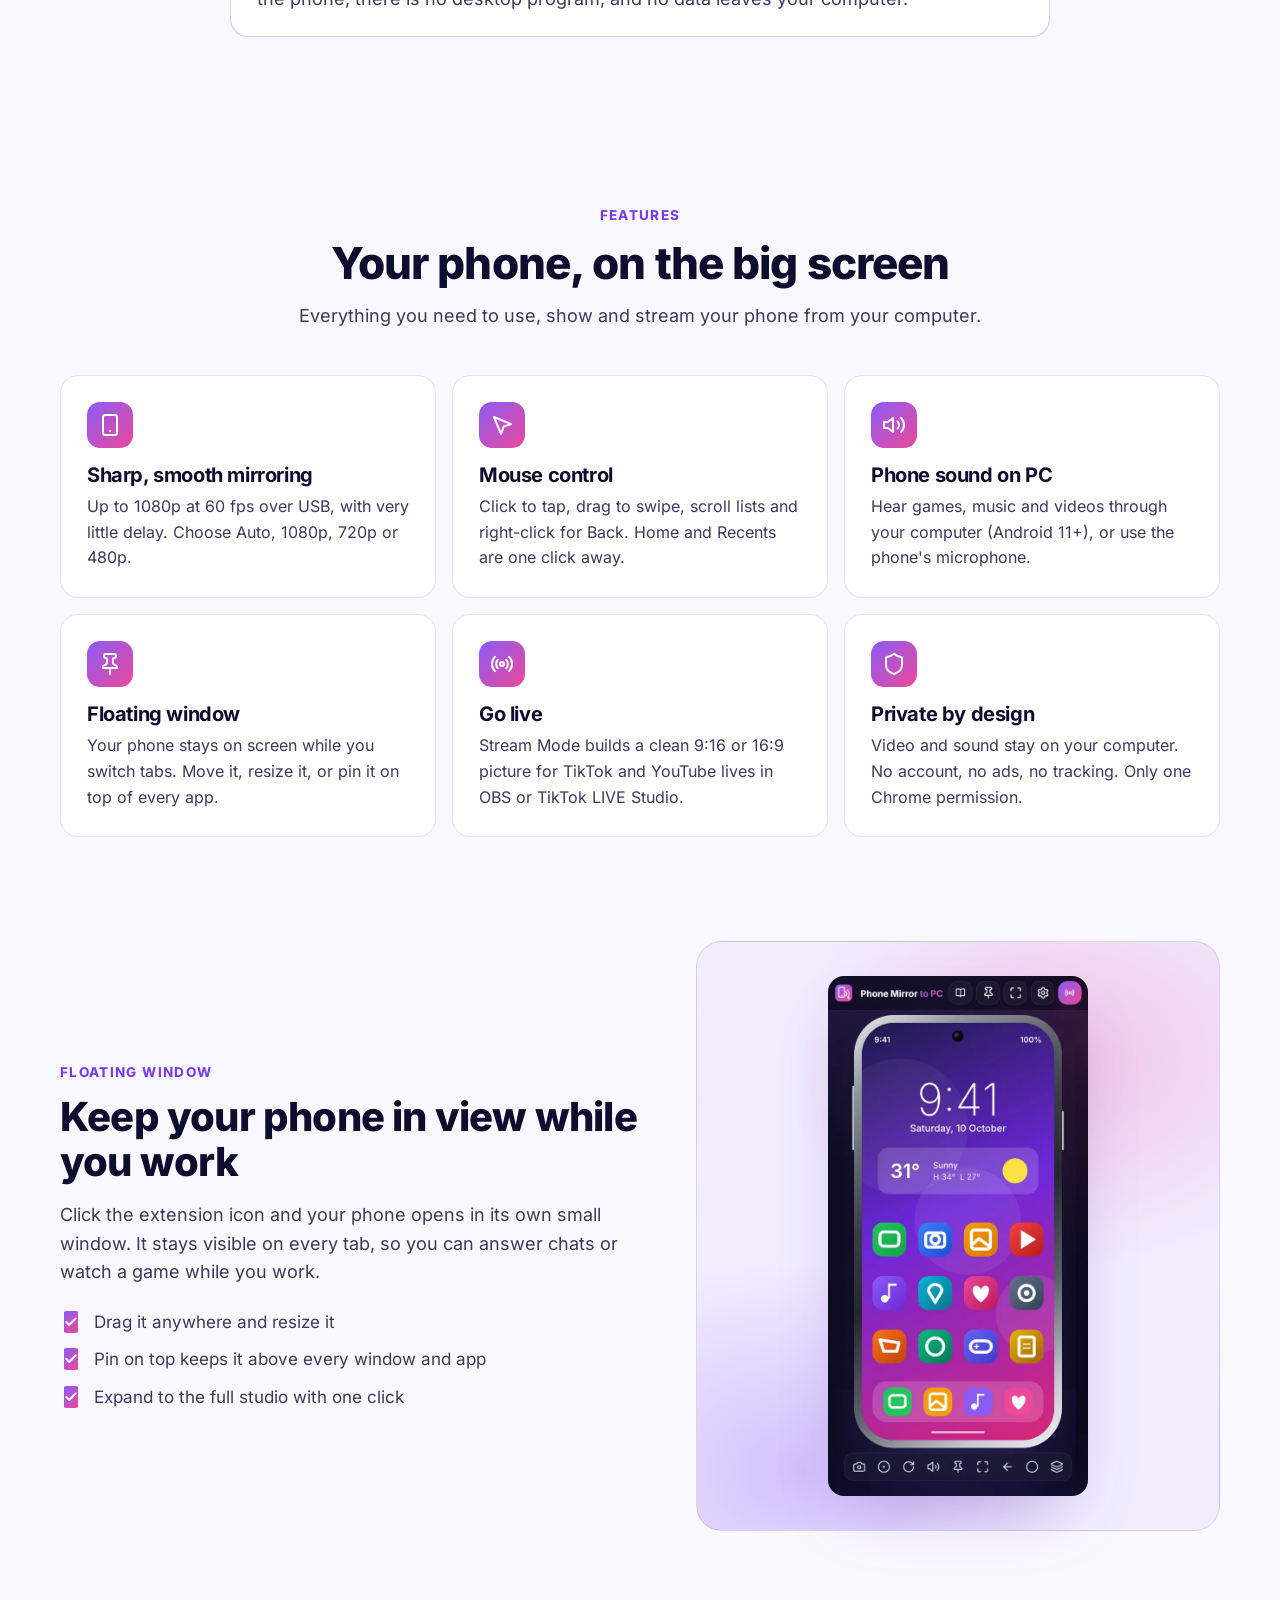
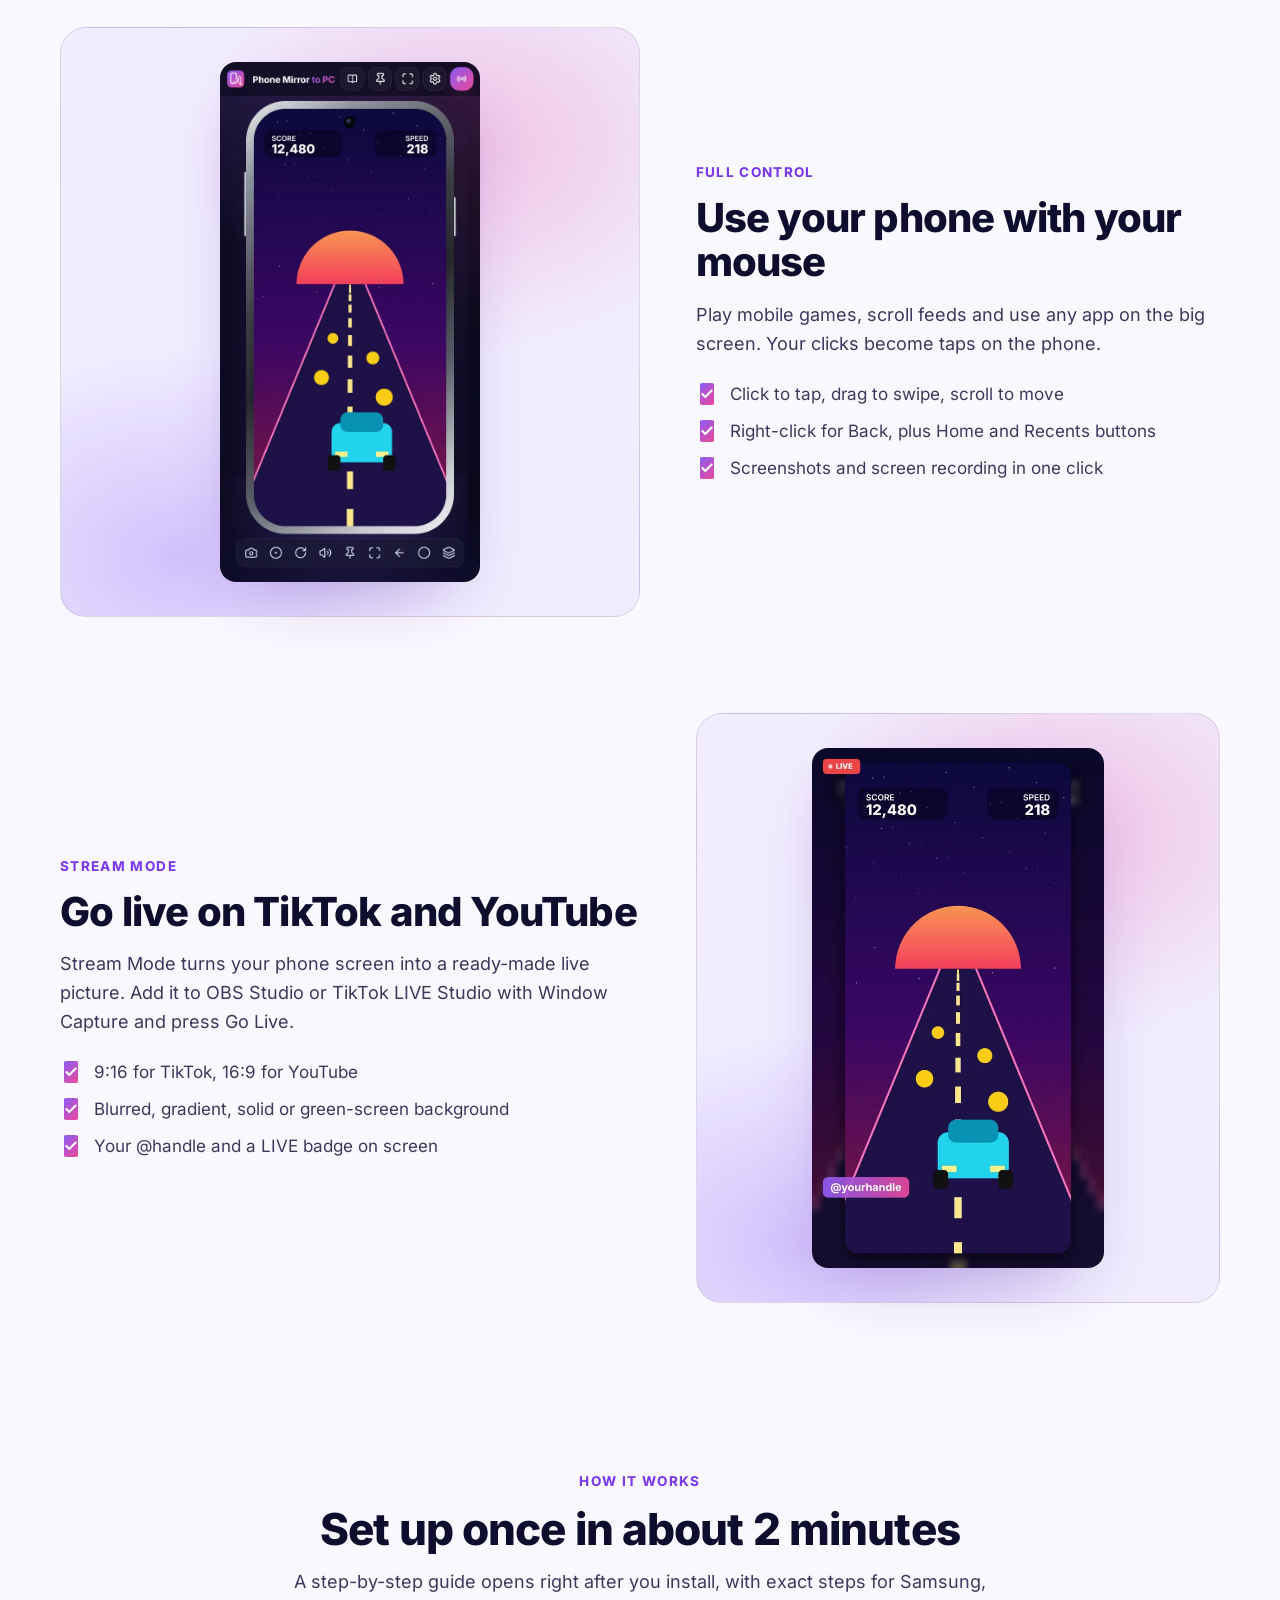
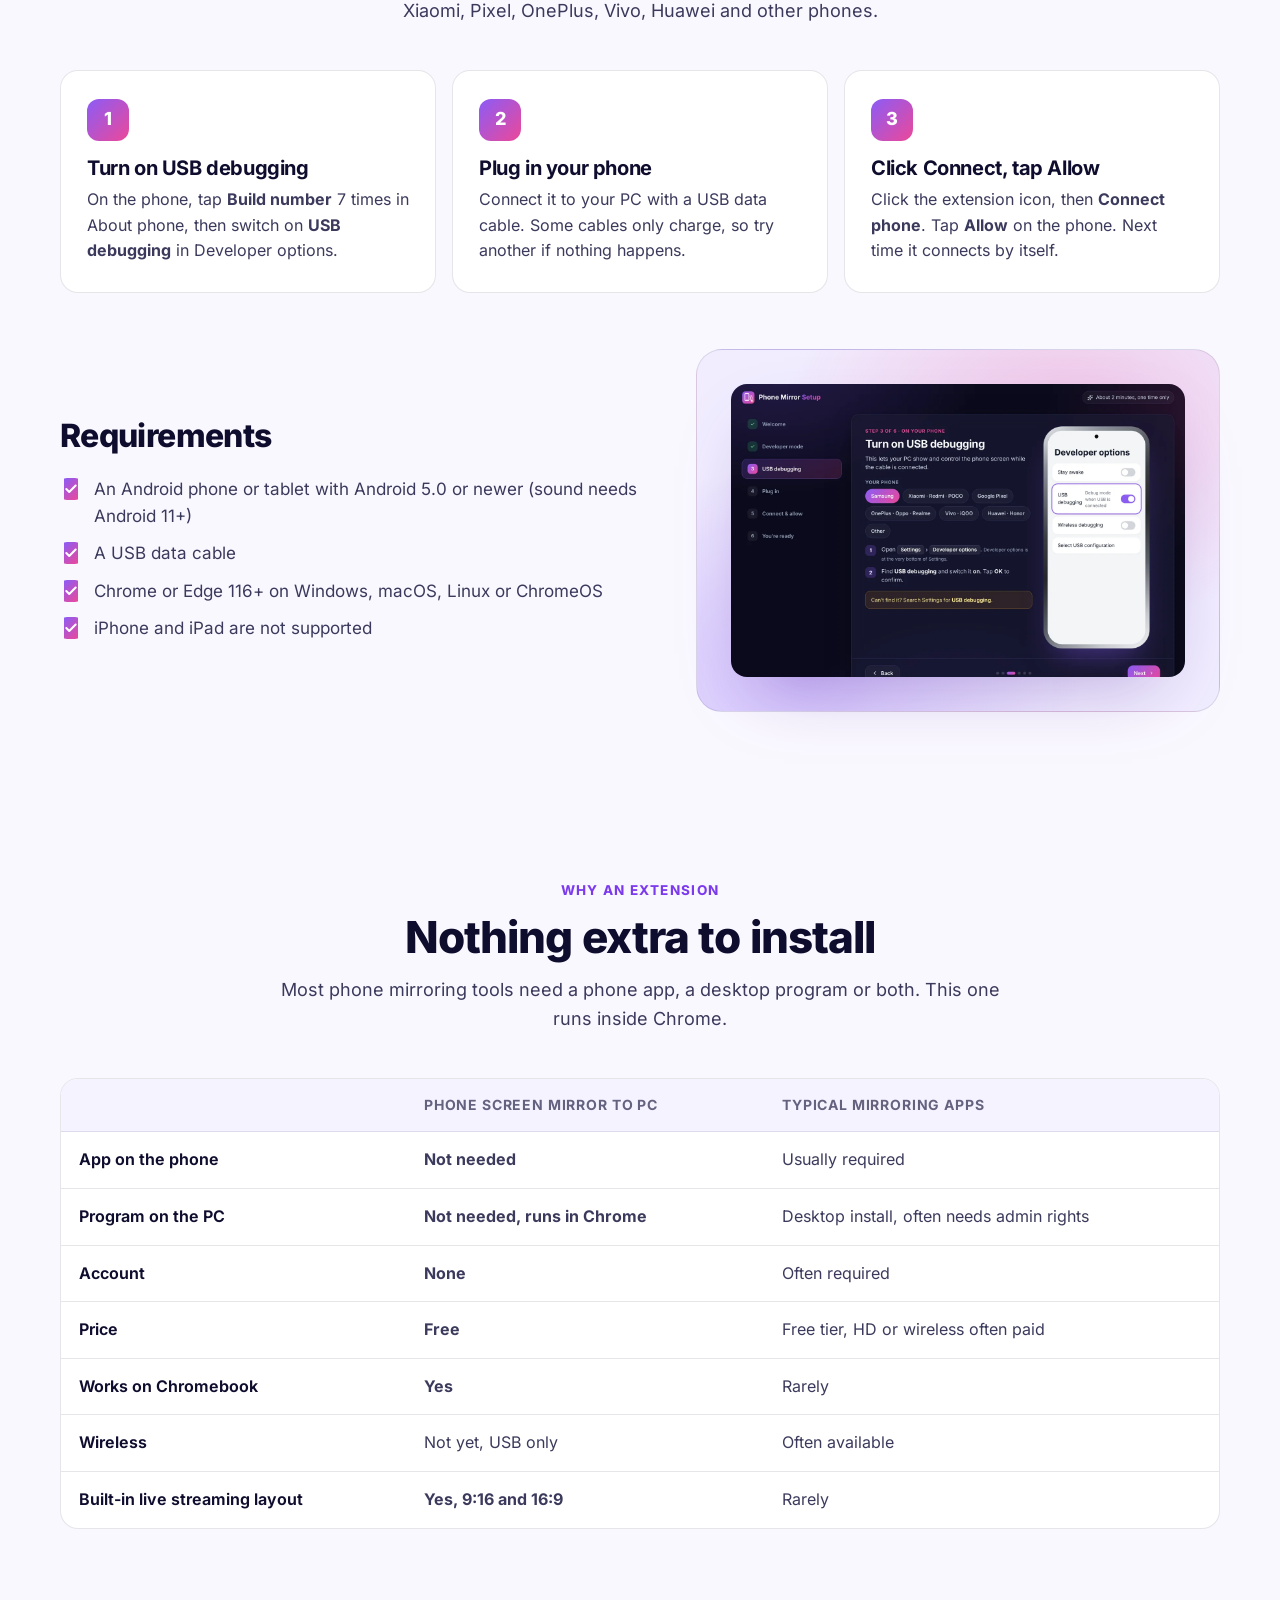
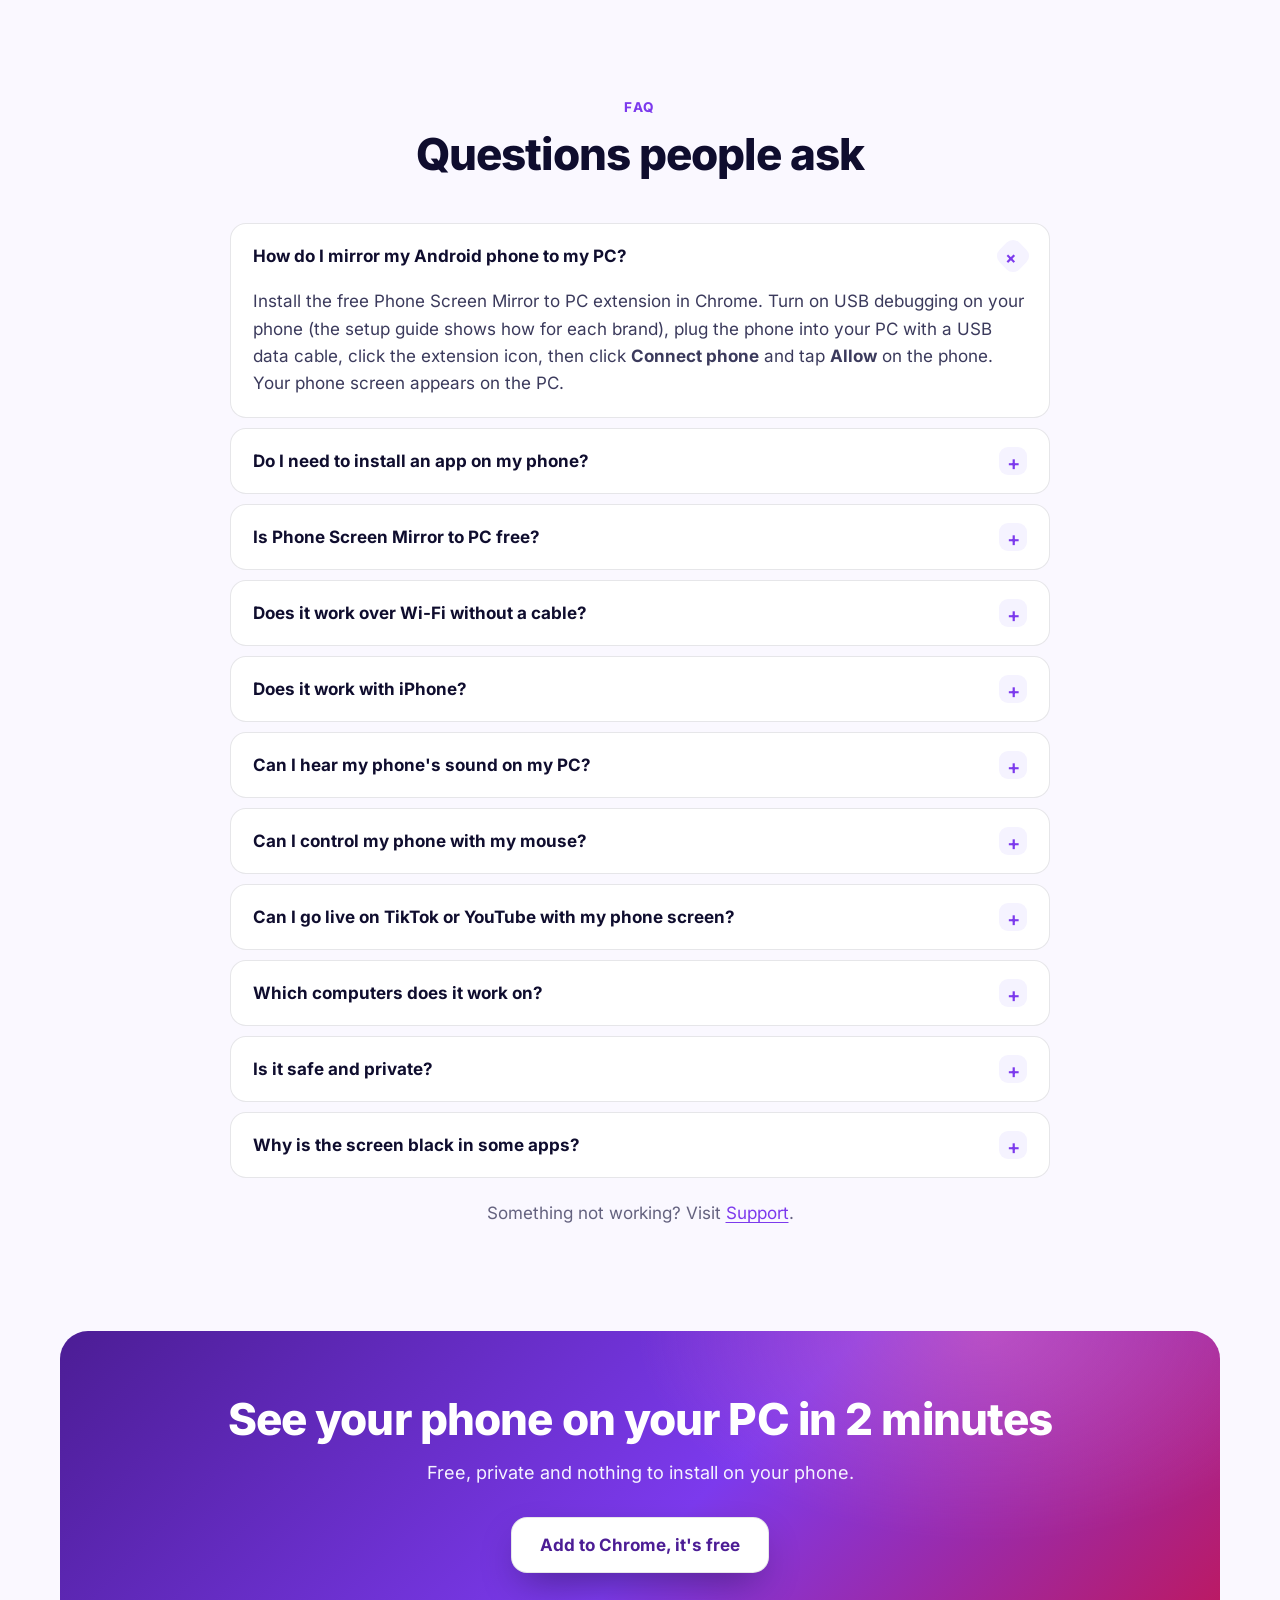
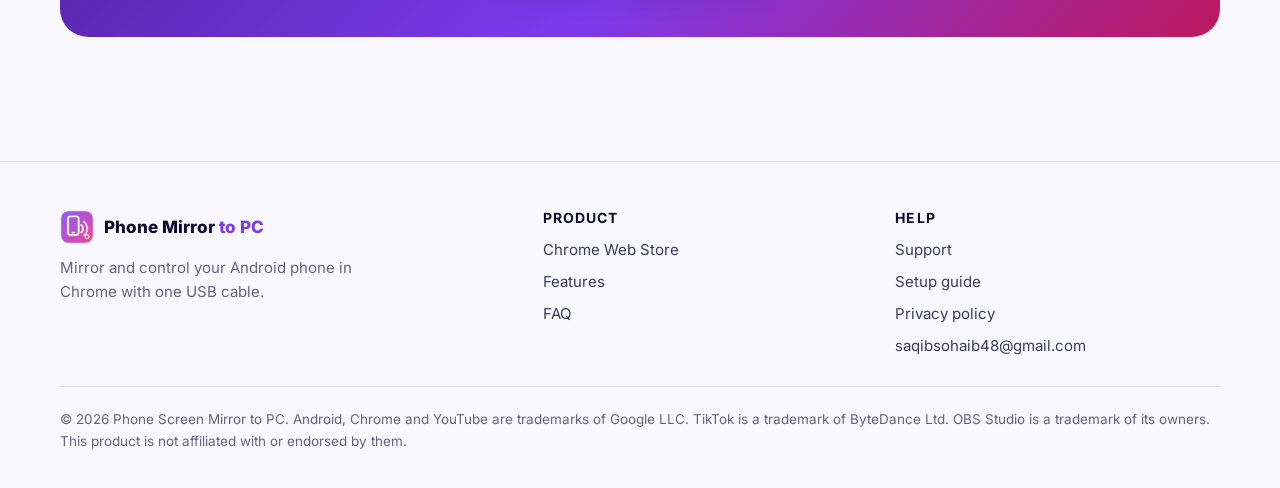
==== commit f11b72ff: "Add files via upload" ====
--- a/index.html
+++ b/index.html
@@ -257,7 +257,7 @@
       <p style="margin-top:12px;max-width:340px">Mirror and control your Android phone in Chrome with one USB cable.</p>
     </div>
     <div><h3>Product</h3><ul><li><a href="https://chromewebstore.google.com/detail/ocddcpfmfpgallddfdcejebnanejibnb" rel="noopener">Chrome Web Store</a></li><li><a href="#features">Features</a></li><li><a href="#faq">FAQ</a></li></ul></div>
-    <div><h3>Help</h3><ul><li><a href="support.html">Support</a></li><li><a href="support.html#setup">Setup guide</a></li><li><a href="privacy.html">Privacy policy</a></li></ul></div>
+    <div><h3>Help</h3><ul><li><a href="support.html">Support</a></li><li><a href="support.html#setup">Setup guide</a></li><li><a href="privacy.html">Privacy policy</a></li><li><a href="mailto:saqibsohaib48@gmail.com">saqibsohaib48@gmail.com</a></li></ul></div>
     <p class="legal">© 2026 Phone Screen Mirror to PC. Android, Chrome and YouTube are trademarks of Google LLC. TikTok is a trademark of ByteDance Ltd. OBS Studio is a trademark of its owners. This product is not affiliated with or endorsed by them.</p>
   </div>
 </footer>
